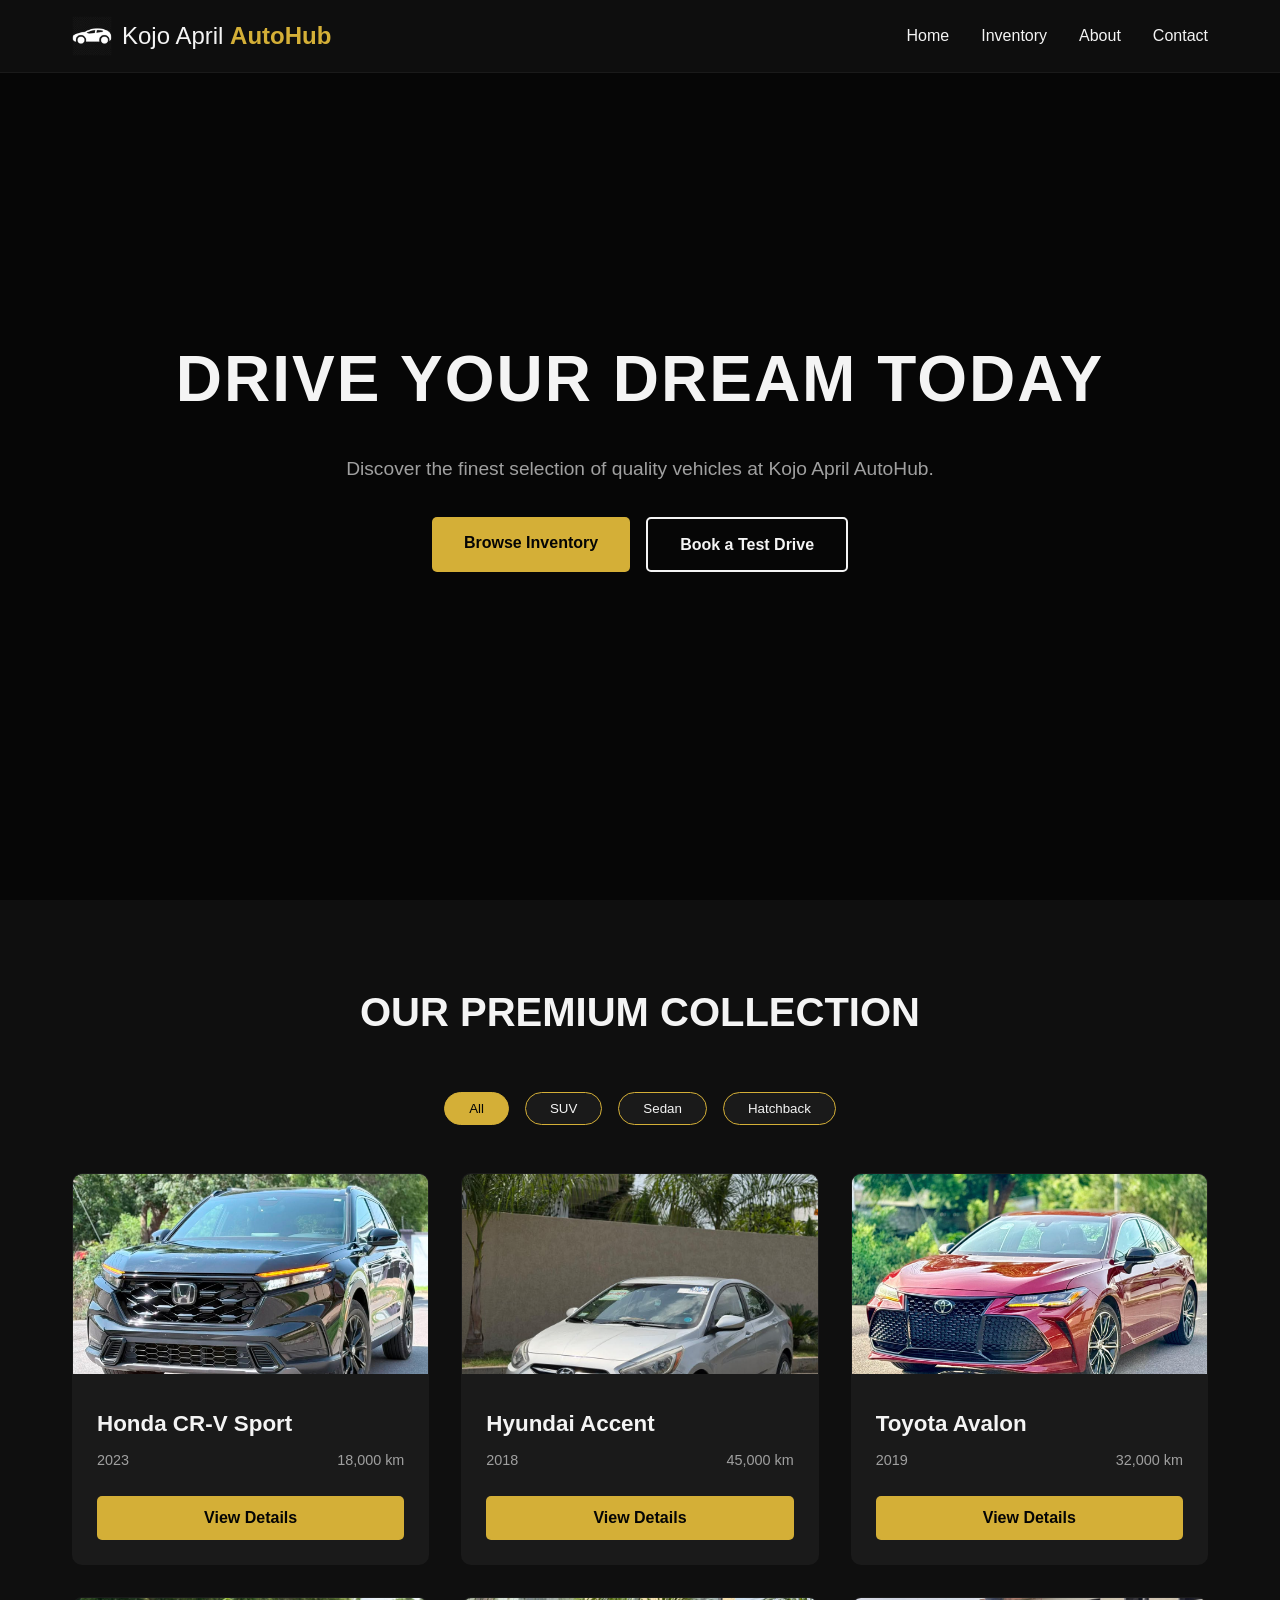
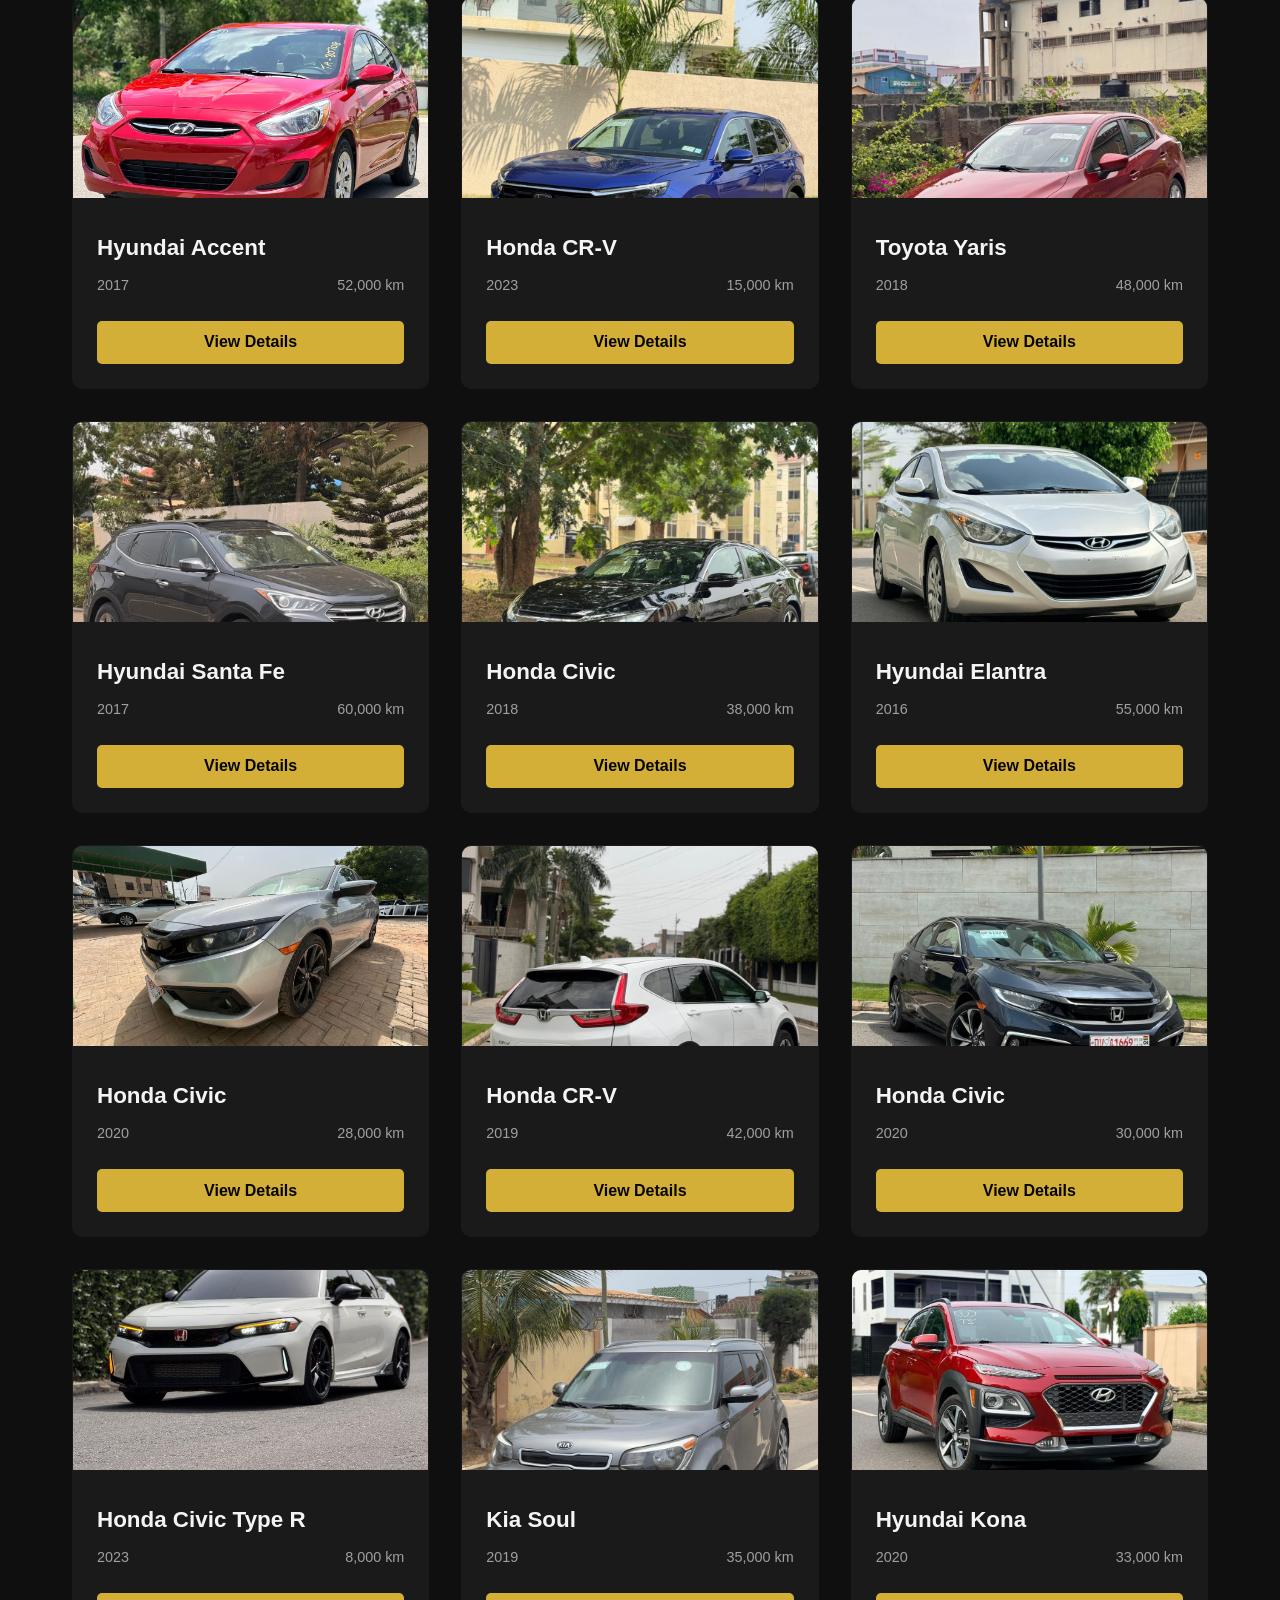
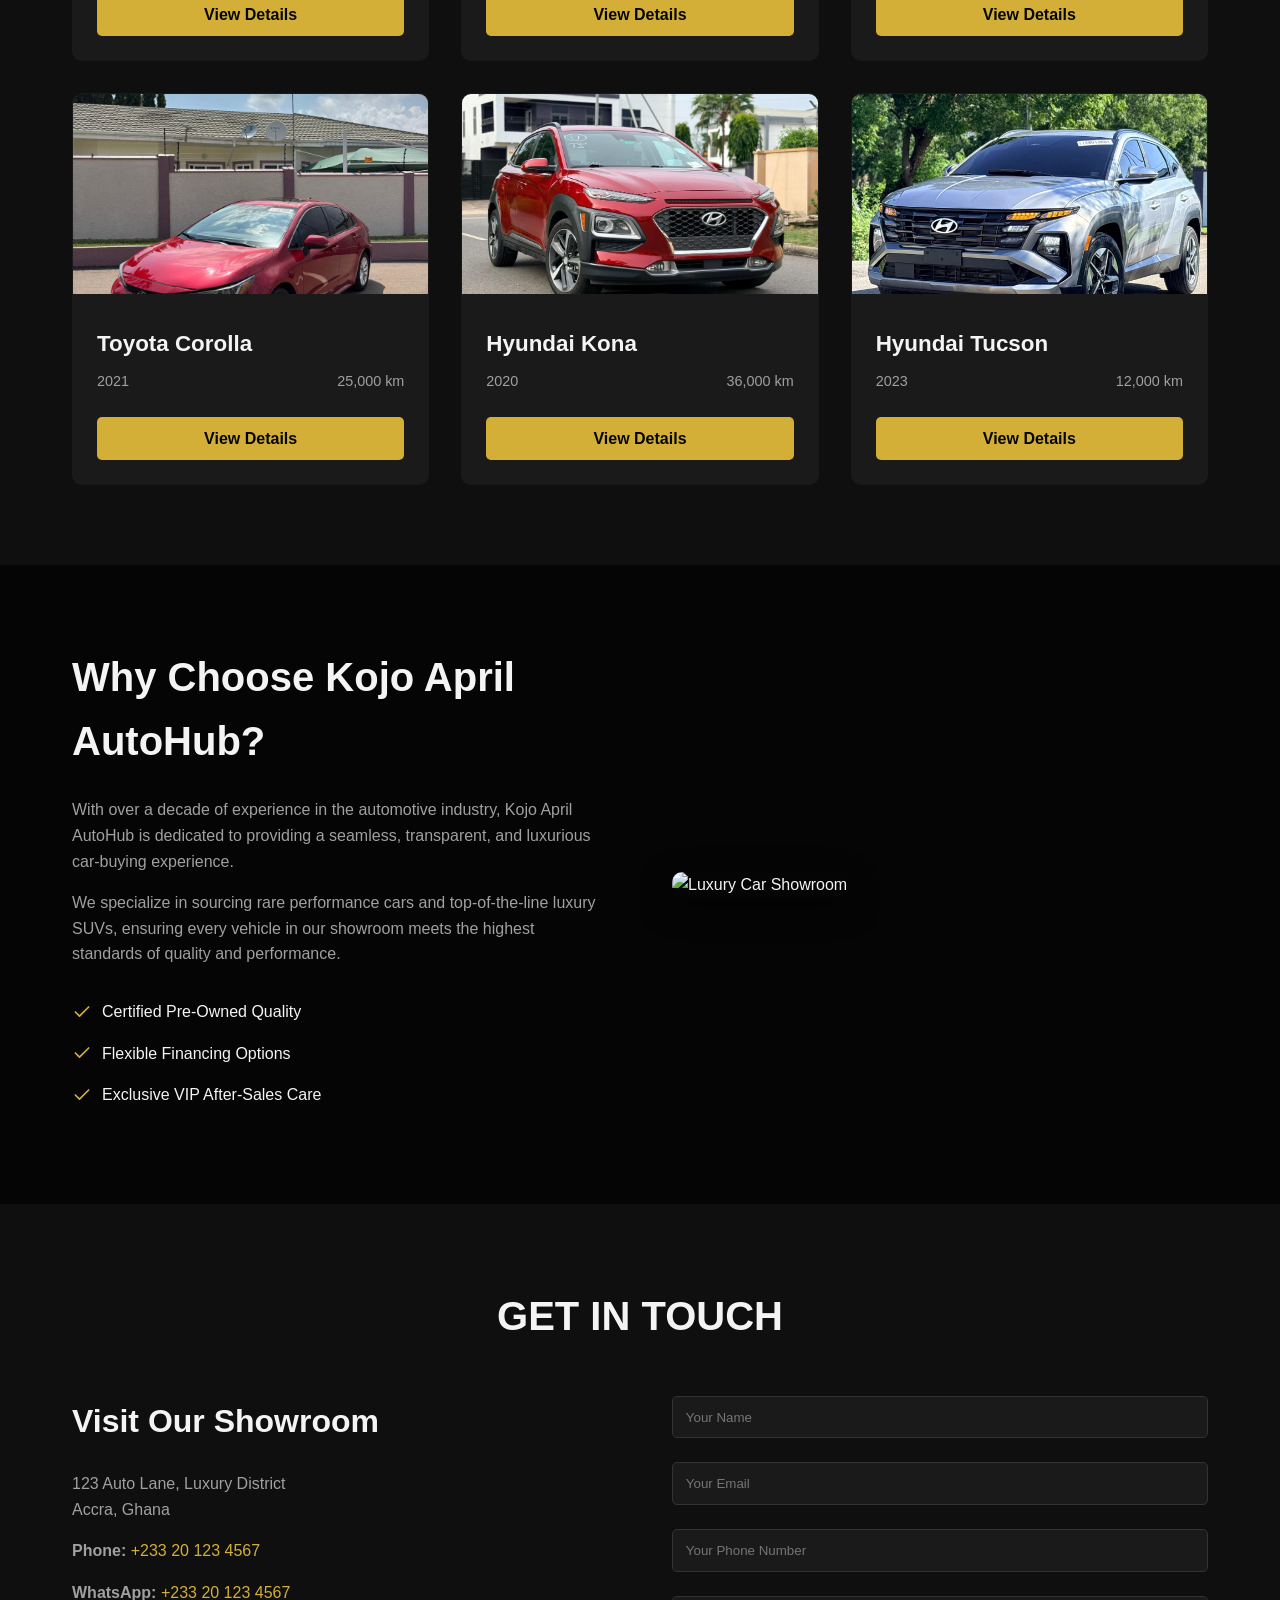
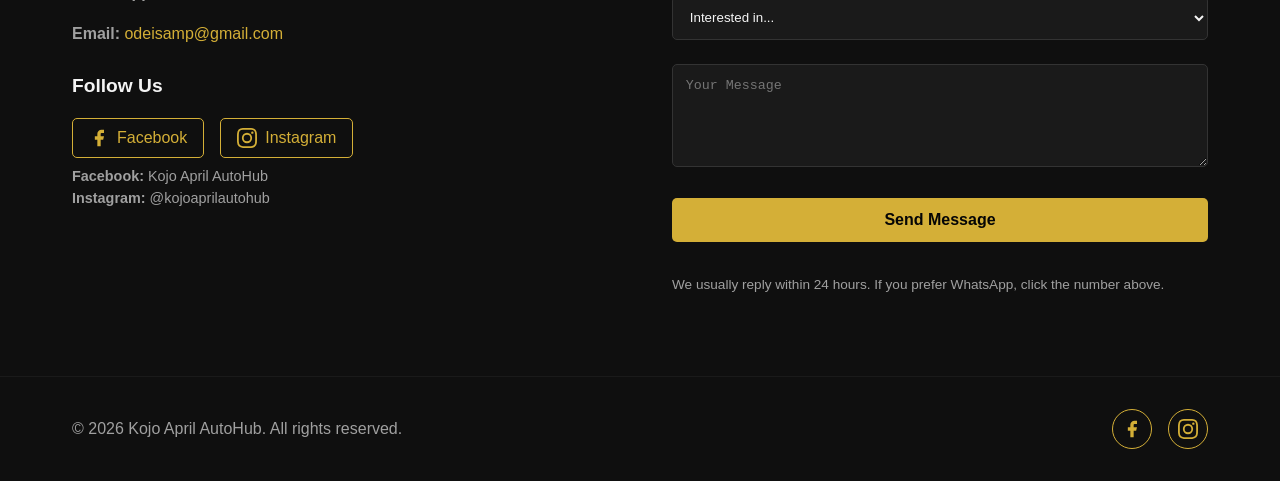
==== index.html @ 2ae6ae98 "Add files via upload" ====
<!DOCTYPE html>
<html lang="en">
<head>
    <meta charset="UTF-8">
    <meta name="viewport" content="width=device-width, initial-scale=1.0">
    <title>Kojo April AutoHub | Premium Car Dealership</title>
    <link rel="stylesheet" href="style.css">
    <link rel="icon" type="image/png" href="logo.png">
</head>
<body>
    <!-- Navigation -->
    <nav class="navbar">
        <div class="container">
            <div class="logo">
                <img src="Compact Car.png" alt="Kojo April AutoHub Logo" class="logo-img">
                <span>Kojo April <strong>AutoHub</strong></span>
            </div>
            <ul class="nav-links">
                <li><a href="#home">Home</a></li>
                <li><a href="#inventory">Inventory</a></li>
                <li><a href="#about">About</a></li>
                <li><a href="#contact">Contact</a></li>
            </ul>
            <div class="burger">
                <div class="line1"></div>
                <div class="line2"></div>
                <div class="line3"></div>
            </div>
        </div>
    </nav>

    <!-- Hero Section -->
    <section id="home" class="hero">
        <div class="hero-content">
            <h1>Drive Your Dream Today</h1>
            <p>Discover the finest selection of quality vehicles at Kojo April AutoHub.</p>
            <div class="hero-btns">
                <a href="#inventory" class="btn btn-primary">Browse Inventory</a>
                <a href="#contact" class="btn btn-secondary">Book a Test Drive</a>
            </div>
        </div>
    </section>

    <!-- Inventory Section -->
    <section id="inventory" class="inventory">
        <div class="container">
            <h2 class="section-title">Our Premium Collection</h2>
            <div class="filter-container">
                <button class="filter-btn active" data-filter="all">All</button>
                <button class="filter-btn" data-filter="suv">SUV</button>
                <button class="filter-btn" data-filter="sedan">Sedan</button>
                <button class="filter-btn" data-filter="hatchback">Hatchback</button>
            </div>
            <div class="car-grid" id="car-grid">
                <!-- Cars will be injected by JS -->
            </div>
        </div>
    </section>

    <!-- About Section -->
    <section id="about" class="about">
        <div class="container about-grid">
            <div class="about-text">
                <h2>Why Choose Kojo April AutoHub?</h2>
                <p>With over a decade of experience in the automotive industry, Kojo April AutoHub is dedicated to providing a seamless, transparent, and luxurious car-buying experience.</p>
                <p>We specialize in sourcing rare performance cars and top-of-the-line luxury SUVs, ensuring every vehicle in our showroom meets the highest standards of quality and performance.</p>
                <ul class="features-list">
                    <li><svg width="20" height="20" viewBox="0 0 24 24" fill="none" stroke="currentColor" stroke-width="2" stroke-linecap="round" stroke-linejoin="round"><polyline points="20 6 9 17 4 12"></polyline></svg> Certified Pre-Owned Quality</li>
                    <li><svg width="20" height="20" viewBox="0 0 24 24" fill="none" stroke="currentColor" stroke-width="2" stroke-linecap="round" stroke-linejoin="round"><polyline points="20 6 9 17 4 12"></polyline></svg> Flexible Financing Options</li>
                    <li><svg width="20" height="20" viewBox="0 0 24 24" fill="none" stroke="currentColor" stroke-width="2" stroke-linecap="round" stroke-linejoin="round"><polyline points="20 6 9 17 4 12"></polyline></svg> Exclusive VIP After-Sales Care</li>
                </ul>
            </div>
            <div class="about-image">
                <img src="https://images.unsplash.com/photo-1492144534655-ae79c964c9d7?auto=format&fit=crop&w=800&q=80" alt="Luxury Car Showroom">
            </div>
        </div>
    </section>

    <!-- Contact Section -->
    <section id="contact" class="contact">
        <div class="container">
            <h2 class="section-title">Get In Touch</h2>
            <div class="contact-wrapper">
                <div class="contact-info">
                    <h3>Visit Our Showroom</h3>
                    <p>123 Auto Lane, Luxury District<br>Accra, Ghana</p>
                    <p><strong>Phone:</strong> <a href="tel:+233201234567">+233 20 123 4567</a></p>
                    <p><strong>WhatsApp:</strong> <a href="https://wa.me/233201234567" target="_blank" rel="noopener noreferrer">+233 20 123 4567</a></p>
                    <p><strong>Email:</strong> <a href="mailto:odeisamp@gmail.com">odeisamp@gmail.com</a></p>

                    <h4>Follow Us</h4>
                    <div class="social-links">
                        <a href="https://www.facebook.com/kojoaprilautohub" target="_blank" rel="noopener noreferrer" aria-label="Kojo April AutoHub on Facebook">
                            <svg class="social-icon" viewBox="0 0 24 24" fill="currentColor" aria-hidden="true">
                                <path d="M18 2h-3a5 5 0 0 0-5 5v3H7v4h3v8h4v-8h3l1-4h-4V7a1 1 0 0 1 1-1h3z"></path>
                            </svg>
                            <span>Facebook</span>
                        </a>
                        <a href="https://www.instagram.com/kojoaprilautohub" target="_blank" rel="noopener noreferrer" aria-label="@kojoaprilautohub on Instagram">
                            <svg class="social-icon" viewBox="0 0 24 24" fill="currentColor" aria-hidden="true">
                                <path d="M12 2.163c3.204 0 3.584.012 4.85.07 3.252.148 4.771 1.691 4.919 4.919.058 1.265.069 1.645.069 4.849 0 3.205-.012 3.584-.069 4.849-.149 3.225-1.664 4.771-4.919 4.919-1.266.058-1.644.07-4.85.07-3.204 0-3.584-.012-4.849-.07-3.26-.149-4.771-1.699-4.919-4.92-.058-1.265-.07-1.644-.07-4.849 0-3.204.013-3.583.07-4.849.149-3.227 1.664-4.771 4.919-4.919 1.266-.057 1.645-.069 4.849-.069zM12 0C8.741 0 8.333.014 7.053.072 2.695.272.273 2.69.073 7.052.014 8.333 0 8.741 0 12c0 3.259.014 3.668.072 4.948.2 4.358 2.618 6.78 6.98 6.98C8.333 23.986 8.741 24 12 24c3.259 0 3.668-.014 4.948-.072 4.354-.2 6.782-2.618 6.979-6.98.059-1.28.073-1.689.073-4.948 0-3.259-.014-3.667-.072-4.947-.196-4.354-2.617-6.78-6.979-6.98C15.668.014 15.259 0 12 0zm0 5.838a6.162 6.162 0 1 0 0 12.324 6.162 6.162 0 0 0 0-12.324zM12 16a4 4 0 1 1 0-8 4 4 0 0 1 0 8zm6.406-11.845a1.44 1.44 0 1 0 0 2.881 1.44 1.44 0 0 0 0-2.881z"></path>
                            </svg>
                            <span>Instagram</span>
                        </a>
                    </div>
                    <p class="handle-text">
                        <strong>Facebook:</strong> Kojo April AutoHub<br>
                        <strong>Instagram:</strong> @kojoaprilautohub
                    </p>
                </div>
                <form class="contact-form" id="contact-form" action="https://formsubmit.co/odeisamp@gmail.com" method="POST">
                    <input type="hidden" name="_subject" value="New Inquiry from Kojo April AutoHub Website">
                    <input type="hidden" name="_next" value="thank-you.html">
                    <div class="form-group">
                        <input type="text" name="name" placeholder="Your Name" required>
                    </div>
                    <div class="form-group">
                        <input type="email" name="email" placeholder="Your Email" required>
                    </div>
                    <div class="form-group">
                        <input type="tel" name="phone" placeholder="Your Phone Number" required>
                    </div>
                    <div class="form-group">
                        <select name="car" id="contact-car" required>
                            <option value="" disabled selected>Interested in...</option>
                        </select>
                    </div>
                    <div class="form-group">
                        <textarea name="message" placeholder="Your Message" rows="5" required></textarea>
                    </div>
                    <button type="submit" class="btn btn-primary" id="submit-btn">Send Message</button>
                    <p class="form-note">We usually reply within 24 hours. If you prefer WhatsApp, click the number above.</p>
                </form>
            </div>
        </div>
    </section>

    <footer>
        <div class="container footer-content">
            <p>&copy; 2026 Kojo April AutoHub. All rights reserved.</p>
            <div class="social-links">
                <a href="https://www.facebook.com/kojoaprilautohub" target="_blank" rel="noopener noreferrer" aria-label="Kojo April AutoHub on Facebook">
                    <svg class="social-icon" viewBox="0 0 24 24" fill="currentColor" aria-hidden="true">
                        <path d="M18 2h-3a5 5 0 0 0-5 5v3H7v4h3v8h4v-8h3l1-4h-4V7a1 1 0 0 1 1-1h3z"></path>
                    </svg>
                </a>
                <a href="https://www.instagram.com/kojoaprilautohub" target="_blank" rel="noopener noreferrer" aria-label="@kojoaprilautohub on Instagram">
                    <svg class="social-icon" viewBox="0 0 24 24" fill="currentColor" aria-hidden="true">
                        <path d="M12 2.163c3.204 0 3.584.012 4.85.07 3.252.148 4.771 1.691 4.919 4.919.058 1.265.069 1.645.069 4.849 0 3.205-.012 3.584-.069 4.849-.149 3.225-1.664 4.771-4.919 4.919-1.266.058-1.644.07-4.85.07-3.204 0-3.584-.012-4.849-.07-3.26-.149-4.771-1.699-4.919-4.92-.058-1.265-.07-1.644-.07-4.849 0-3.204.013-3.583.07-4.849.149-3.227 1.664-4.771 4.919-4.919 1.266-.057 1.645-.069 4.849-.069zM12 0C8.741 0 8.333.014 7.053.072 2.695.272.273 2.69.073 7.052.014 8.333 0 8.741 0 12c0 3.259.014 3.668.072 4.948.2 4.358 2.618 6.78 6.98 6.98C8.333 23.986 8.741 24 12 24c3.259 0 3.668-.014 4.948-.072 4.354-.2 6.782-2.618 6.979-6.98.059-1.28.073-1.689.073-4.948 0-3.259-.014-3.667-.072-4.947-.196-4.354-2.617-6.78-6.979-6.98C15.668.014 15.259 0 12 0zm0 5.838a6.162 6.162 0 1 0 0 12.324 6.162 6.162 0 0 0 0-12.324zM12 16a4 4 0 1 1 0-8 4 4 0 0 1 0 8zm6.406-11.845a1.44 1.44 0 1 0 0 2.881 1.44 1.44 0 0 0 0-2.881z"></path>
                    </svg>
                </a>
            </div>
        </div>
    </footer>

    <script src="script.js"></script>
</body>
</html>
---- style.css ----
:root {
    --primary-color: #d4af37; /* Gold */
    --primary-dark: #b8962e;
    --bg-dark: #0f0f0f;
    --bg-darker: #050505;
    --text-light: #f4f4f4;
    --text-gray: #a0a0a0;
    --accent-gray: #1a1a1a;
    --transition: all 0.3s ease;
}

* {
    margin: 0;
    padding: 0;
    box-sizing: border-box;
}

body {
    font-family: 'Segoe UI', Tahoma, Geneva, Verdana, sans-serif;
    background-color: var(--bg-dark);
    color: var(--text-light);
    line-height: 1.6;
    scroll-behavior: smooth;
}

.container {
    max-width: 1200px;
    margin: 0 auto;
    padding: 0 2rem;
}

/* Navigation */
.navbar {
    position: fixed;
    top: 0;
    width: 100%;
    z-index: 1000;
    background-color: rgba(15, 15, 15, 0.95);
    border-bottom: 1px solid var(--accent-gray);
    padding: 1rem 0;
}

.navbar .container {
    display: flex;
    justify-content: space-between;
    align-items: center;
}

.logo {
    display: flex;
    align-items: center;
    gap: 10px;
    font-size: 1.5rem;
    color: var(--text-light);
    text-decoration: none;
    cursor: pointer;
}

.logo span strong {
    color: var(--primary-color);
}

.logo-icon, .logo-img {
    color: var(--primary-color);
    height: 40px;
    width: auto;
    object-fit: contain;
}

.logo-img {
    filter: invert(1);
}

.nav-links {
    display: flex;
    list-style: none;
    gap: 2rem;
}

.nav-links a {
    text-decoration: none;
    color: var(--text-light);
    font-weight: 500;
    transition: var(--transition);
}

.nav-links a:hover {
    color: var(--primary-color);
}

.burger {
    display: none;
    cursor: pointer;
}

.burger div {
    width: 25px;
    height: 3px;
    background-color: var(--text-light);
    margin: 5px;
    transition: var(--transition);
}

/* Hero Section */
.hero {
    height: 100vh;
    background: linear-gradient(rgba(0,0,0,0.6), rgba(0,0,0,0.6)), 
                url('https://images.unsplash.com/photo-1503376780353-7e6692767b70?auto=format&fit=crop&w=1920&q=80');
    background-size: cover;
    background-position: center;
    display: flex;
    align-items: center;
    justify-content: center;
    text-align: center;
    padding: 0 1rem;
}

.hero-content h1 {
    font-size: 4rem;
    margin-bottom: 1.5rem;
    text-transform: uppercase;
    letter-spacing: 2px;
}

.hero-content p {
    font-size: 1.2rem;
    margin-bottom: 2rem;
    color: var(--text-gray);
    max-width: 700px;
    margin-left: auto;
    margin-right: auto;
}

.hero-btns {
    display: flex;
    gap: 1rem;
    justify-content: center;
}

.btn {
    padding: 0.8rem 2rem;
    border-radius: 5px;
    text-decoration: none;
    font-weight: bold;
    transition: var(--transition);
    cursor: pointer;
    border: none;
    font-size: 1rem;
}

.btn-primary {
    background-color: var(--primary-color);
    color: var(--bg-darker);
}

.btn-primary:hover {
    background-color: var(--primary-dark);
    transform: translateY(-3px);
}

.btn-secondary {
    background-color: transparent;
    color: var(--text-light);
    border: 2px solid var(--text-light);
}

.btn-secondary:hover {
    background-color: var(--text-light);
    color: var(--bg-darker);
    transform: translateY(-3px);
}

/* Inventory Section */
.inventory {
    padding: 5rem 0;
}

.section-title {
    text-align: center;
    font-size: 2.5rem;
    margin-bottom: 3rem;
    text-transform: uppercase;
}

.filter-container {
    display: flex;
    justify-content: center;
    gap: 1rem;
    margin-bottom: 3rem;
}

.filter-btn {
    padding: 0.5rem 1.5rem;
    background-color: var(--accent-gray);
    color: var(--text-light);
    border: 1px solid var(--primary-color);
    cursor: pointer;
    transition: var(--transition);
    border-radius: 20px;
}

.filter-btn.active, .filter-btn:hover {
    background-color: var(--primary-color);
    color: var(--bg-darker);
}

.car-grid {
    display: grid;
    grid-template-columns: repeat(auto-fill, minmax(300px, 1fr));
    gap: 2rem;
}

.car-card {
    background-color: var(--accent-gray);
    border-radius: 10px;
    overflow: hidden;
    transition: var(--transition);
    border: 1px solid transparent;
}

.car-card:hover {
    transform: translateY(-10px);
    border-color: var(--primary-color);
}

.car-img {
    width: 100%;
    height: 200px;
    object-fit: cover;
}

.car-info {
    padding: 1.5rem;
}

.car-info h3 {
    margin-bottom: 0.5rem;
    font-size: 1.4rem;
}

.car-details {
    display: flex;
    justify-content: space-between;
    margin-bottom: 1.5rem;
    color: var(--text-gray);
    font-size: 0.9rem;
}



/* About Section */
.about {
    padding: 5rem 0;
    background-color: var(--bg-darker);
}

.about-grid {
    display: grid;
    grid-template-columns: 1fr 1fr;
    gap: 4rem;
    align-items: center;
}

.about-text h2 {
    font-size: 2.5rem;
    margin-bottom: 1.5rem;
}

.about-text p {
    margin-bottom: 1rem;
    color: var(--text-gray);
}

.features-list {
    list-style: none;
    margin-top: 2rem;
}

.features-list li {
    display: flex;
    align-items: center;
    gap: 10px;
    margin-bottom: 1rem;
    color: var(--text-light);
}

.features-list svg {
    color: var(--primary-color);
}

.about-image img {
    width: 100%;
    border-radius: 10px;
    box-shadow: 0 10px 30px rgba(0,0,0,0.5);
}

/* Contact Section */
.contact {
    padding: 5rem 0;
}

.contact-wrapper {
    display: grid;
    grid-template-columns: 1fr 1fr;
    gap: 4rem;
}

.contact-info h3 {
    font-size: 2rem;
    margin-bottom: 1.5rem;
}

.contact-info p {
    margin-bottom: 1rem;
    color: var(--text-gray);
}

.contact-info h4 {
    margin-top: 1.5rem;
    margin-bottom: 0.5rem;
    font-size: 1.2rem;
    color: var(--text-light);
}

.social-links {
    display: flex;
    gap: 1rem;
    margin-top: 1rem;
    flex-wrap: wrap;
}

.social-links a {
    display: inline-flex;
    align-items: center;
    gap: 0.5rem;
    color: var(--primary-color);
    text-decoration: none;
    border: 1px solid var(--primary-color);
    padding: 0.4rem 1rem;
    border-radius: 5px;
    transition: var(--transition);
    font-weight: 500;
}

.social-links a:hover {
    background-color: var(--primary-color);
    color: var(--bg-darker);
    transform: translateY(-2px);
}

.social-icon {
    width: 20px;
    height: 20px;
    flex-shrink: 0;
}

.handle-text {
    font-size: 0.9rem;
    color: var(--text-gray);
    margin-top: 0.5rem;
    line-height: 1.5;
}

.contact-form {
    display: flex;
    flex-direction: column;
    gap: 1.5rem;
}

.form-group input, .form-group select, .form-group textarea {
    width: 100%;
    padding: 0.8rem;
    background-color: var(--accent-gray);
    border: 1px solid #333;
    color: var(--text-light);
    border-radius: 5px;
    outline: none;
}

.form-group input:focus, .form-group select:focus, .form-group textarea:focus {
    border-color: var(--primary-color);
}

footer {
    padding: 2rem 0;
    border-top: 1px solid var(--accent-gray);
    color: var(--text-gray);
}

.footer-content {
    display: flex;
    justify-content: space-between;
    align-items: center;
    flex-wrap: wrap;
    gap: 1rem;
}

.footer-content .social-links {
    margin-top: 0;
}

.footer-content .social-links a {
    padding: 0.5rem;
    border-radius: 50%;
    width: 40px;
    height: 40px;
    justify-content: center;
}

/* Responsive */
@media (max-width: 768px) {
    .nav-links {
        display: none;
    }
    .burger {
        display: block;
    }
    .hero-content h1 {
        font-size: 2.5rem;
    }
    .about-grid, .contact-wrapper {
        grid-template-columns: 1fr;
    }
    .about-image {
        order: -1;
    }
    .footer-content {
        justify-content: center;
        text-align: center;
    }
}

/* Car card pointer */
.car-card {
    cursor: pointer;
}

/* Contact info links */
.contact-info a {
    color: var(--primary-color);
    text-decoration: none;
    transition: var(--transition);
}

.contact-info a:hover {
    text-decoration: underline;
}

/* Form note */
.form-note {
    font-size: 0.85rem;
    color: var(--text-gray);
    margin-top: 0.5rem;
}

/* Car Details Page */
.car-details-section {
    padding: 8rem 0 4rem;
}

.details-grid {
    display: grid;
    grid-template-columns: 1fr 1fr;
    gap: 3rem;
    align-items: start;
}

.details-image img {
    width: 100%;
    border-radius: 10px;
    display: block;
    box-shadow: 0 10px 30px rgba(0,0,0,0.5);
}

.details-info h1 {
    font-size: 2.5rem;
    margin-bottom: 0.5rem;
    text-transform: uppercase;
}



.details-meta {
    display: grid;
    grid-template-columns: 1fr 1fr;
    gap: 0.75rem;
    margin-bottom: 1.5rem;
}

.details-meta span {
    background-color: var(--accent-gray);
    padding: 0.6rem 0.8rem;
    border-radius: 5px;
    color: var(--text-gray);
    font-size: 0.9rem;
}

.details-description {
    color: var(--text-gray);
    margin-bottom: 1.5rem;
    line-height: 1.6;
}

.details-info h3 {
    font-size: 1.3rem;
    margin-bottom: 1rem;
    text-transform: uppercase;
}

.details-features {
    list-style: none;
    margin-bottom: 2rem;
    display: grid;
    grid-template-columns: 1fr 1fr;
    gap: 0.5rem;
}

.details-features li {
    color: var(--text-gray);
    font-size: 0.9rem;
}

.details-features li::before {
    content: "✓";
    color: var(--primary-color);
    font-weight: bold;
    margin-right: 0.5rem;
}

.details-actions {
    display: flex;
    gap: 1rem;
    flex-wrap: wrap;
}

@media (max-width: 768px) {
    .car-details-section {
        padding: 6rem 0 3rem;
    }
    .details-grid {
        grid-template-columns: 1fr;
    }
    .details-info h1 {
        font-size: 1.8rem;
    }
    .details-meta,
    .details-features {
        grid-template-columns: 1fr;
    }
}
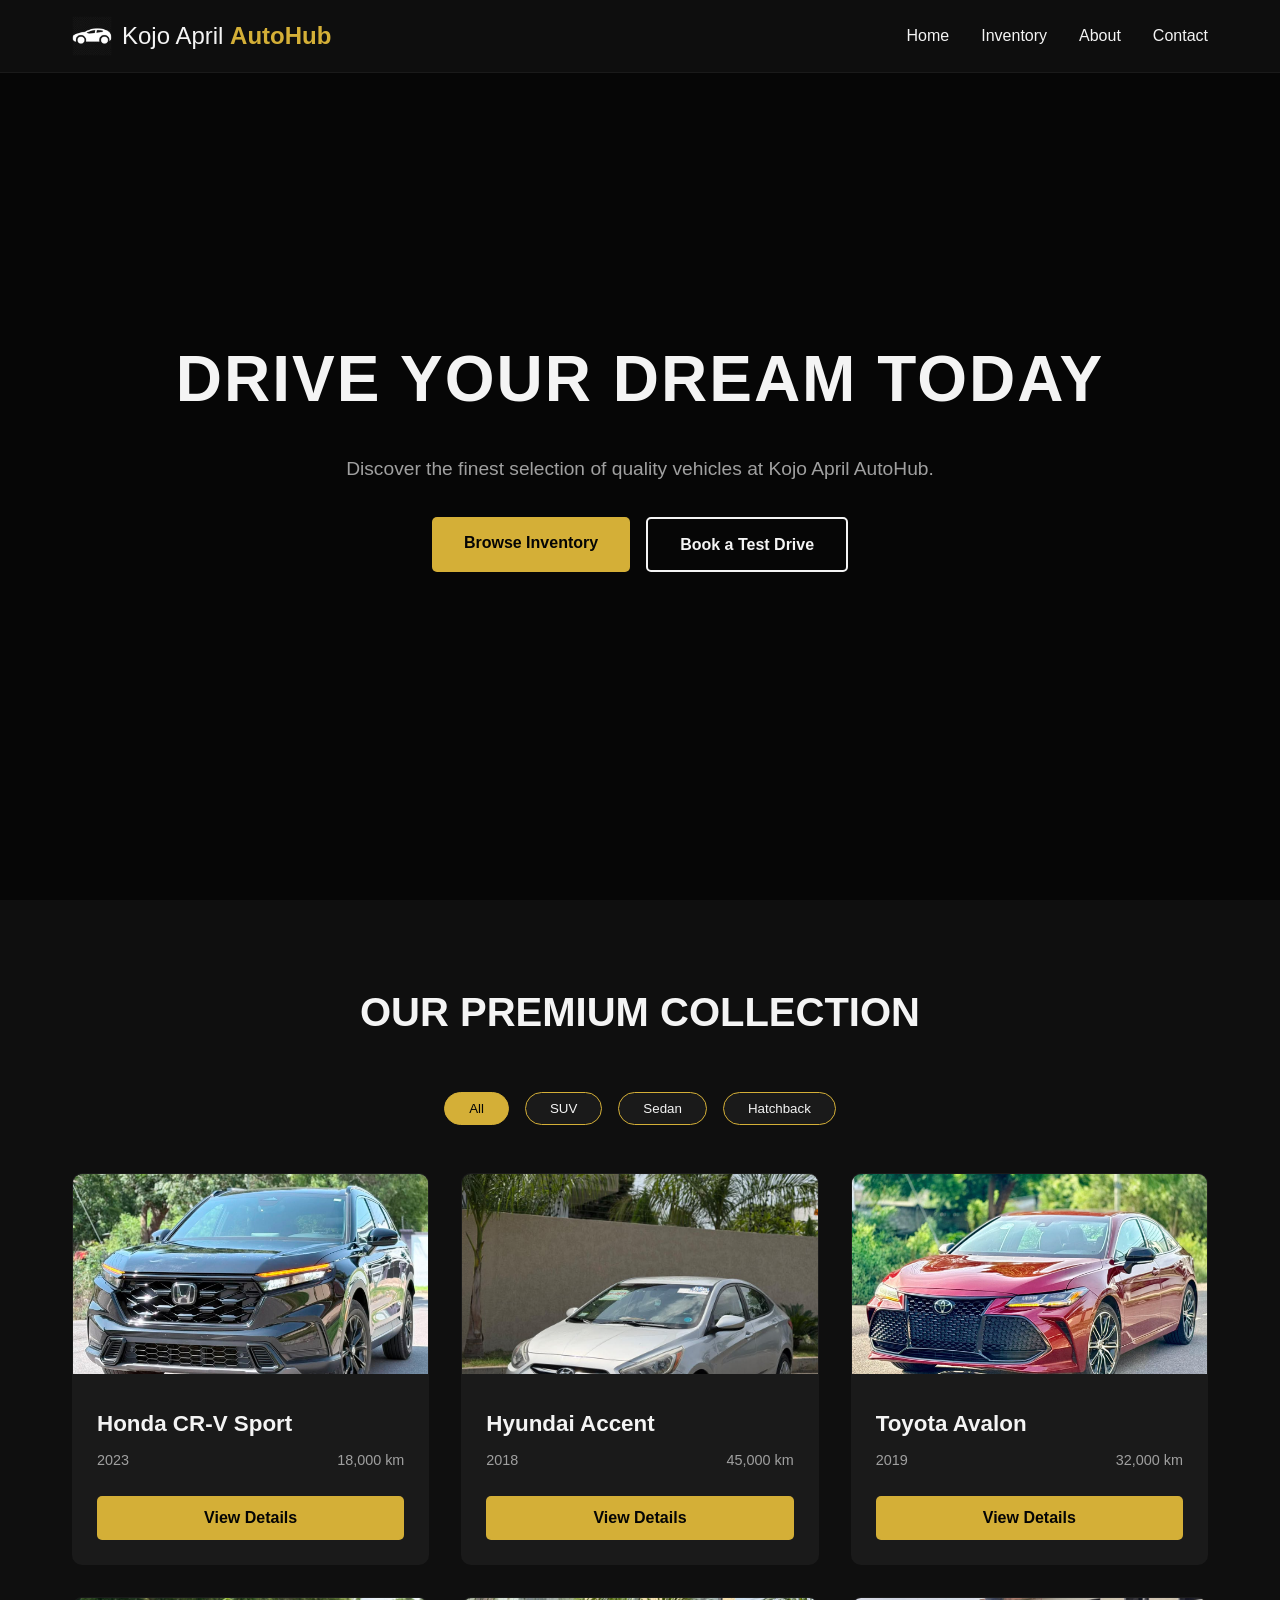
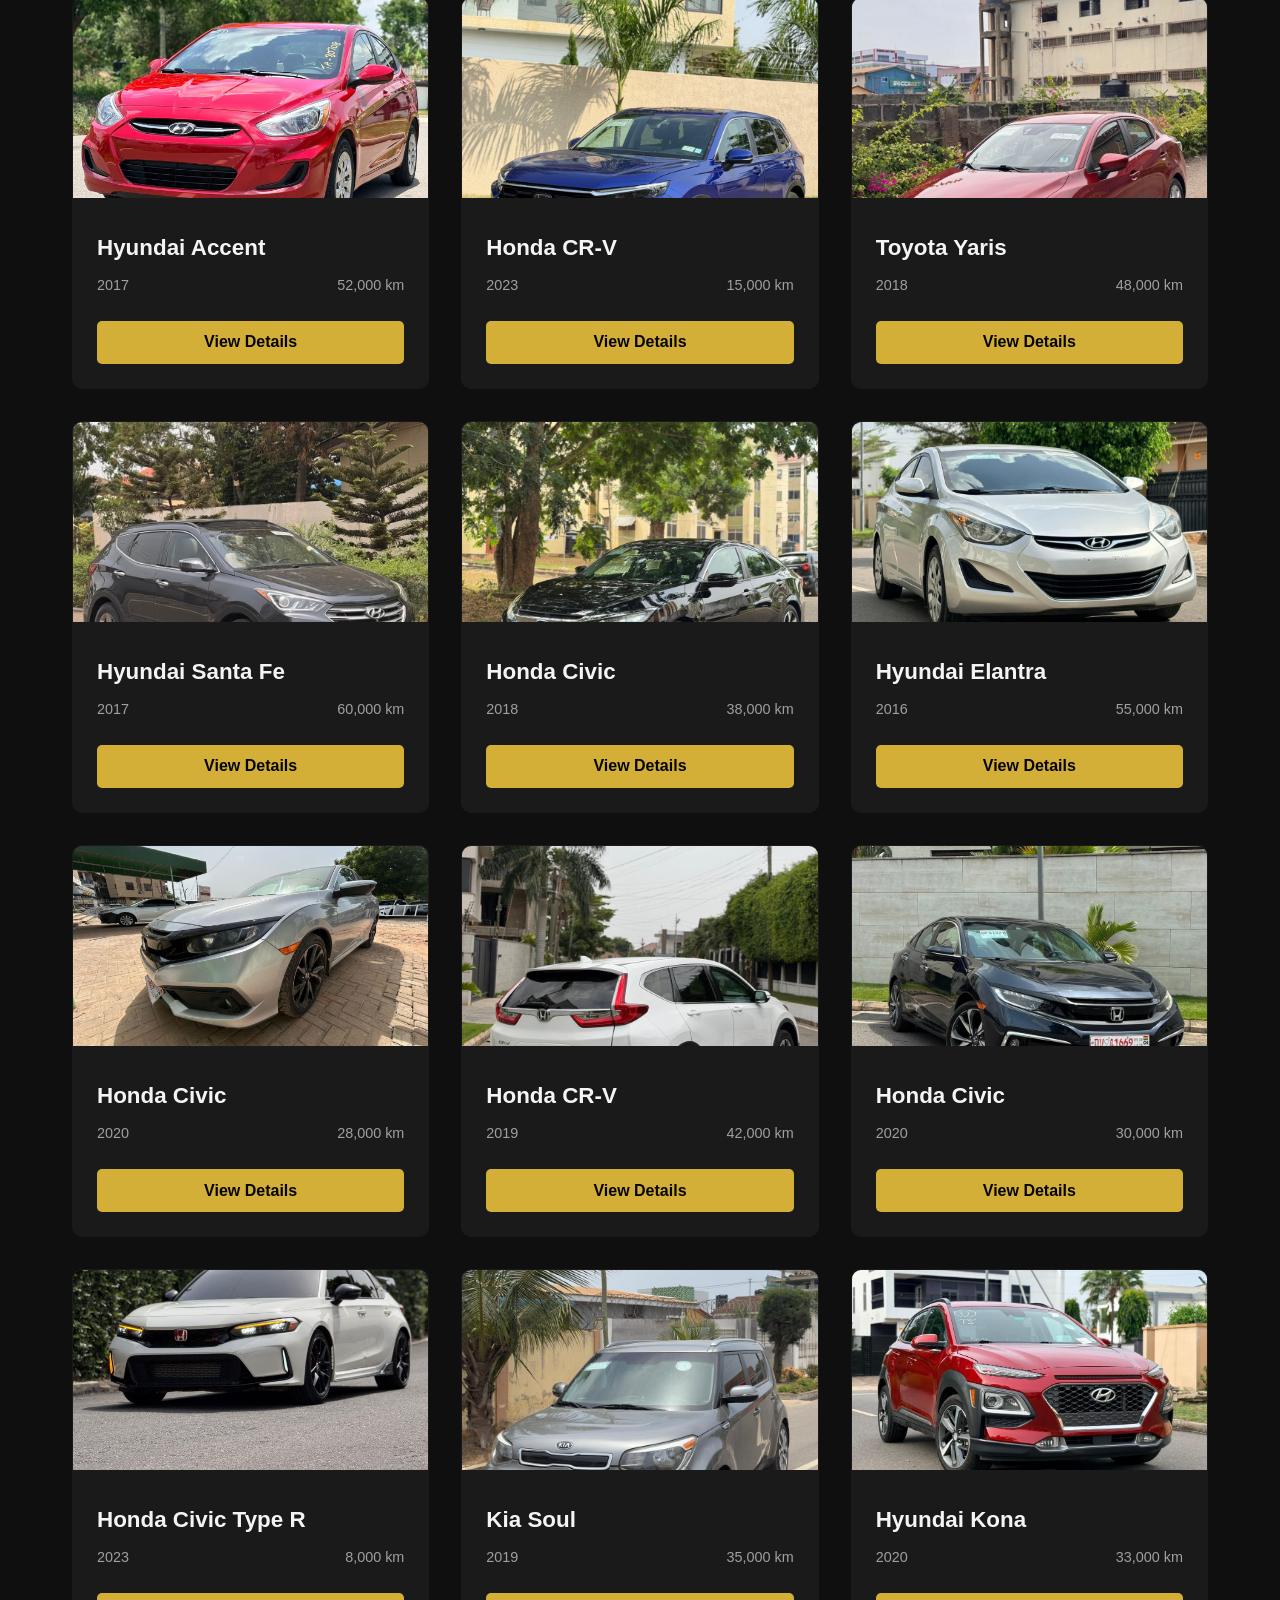
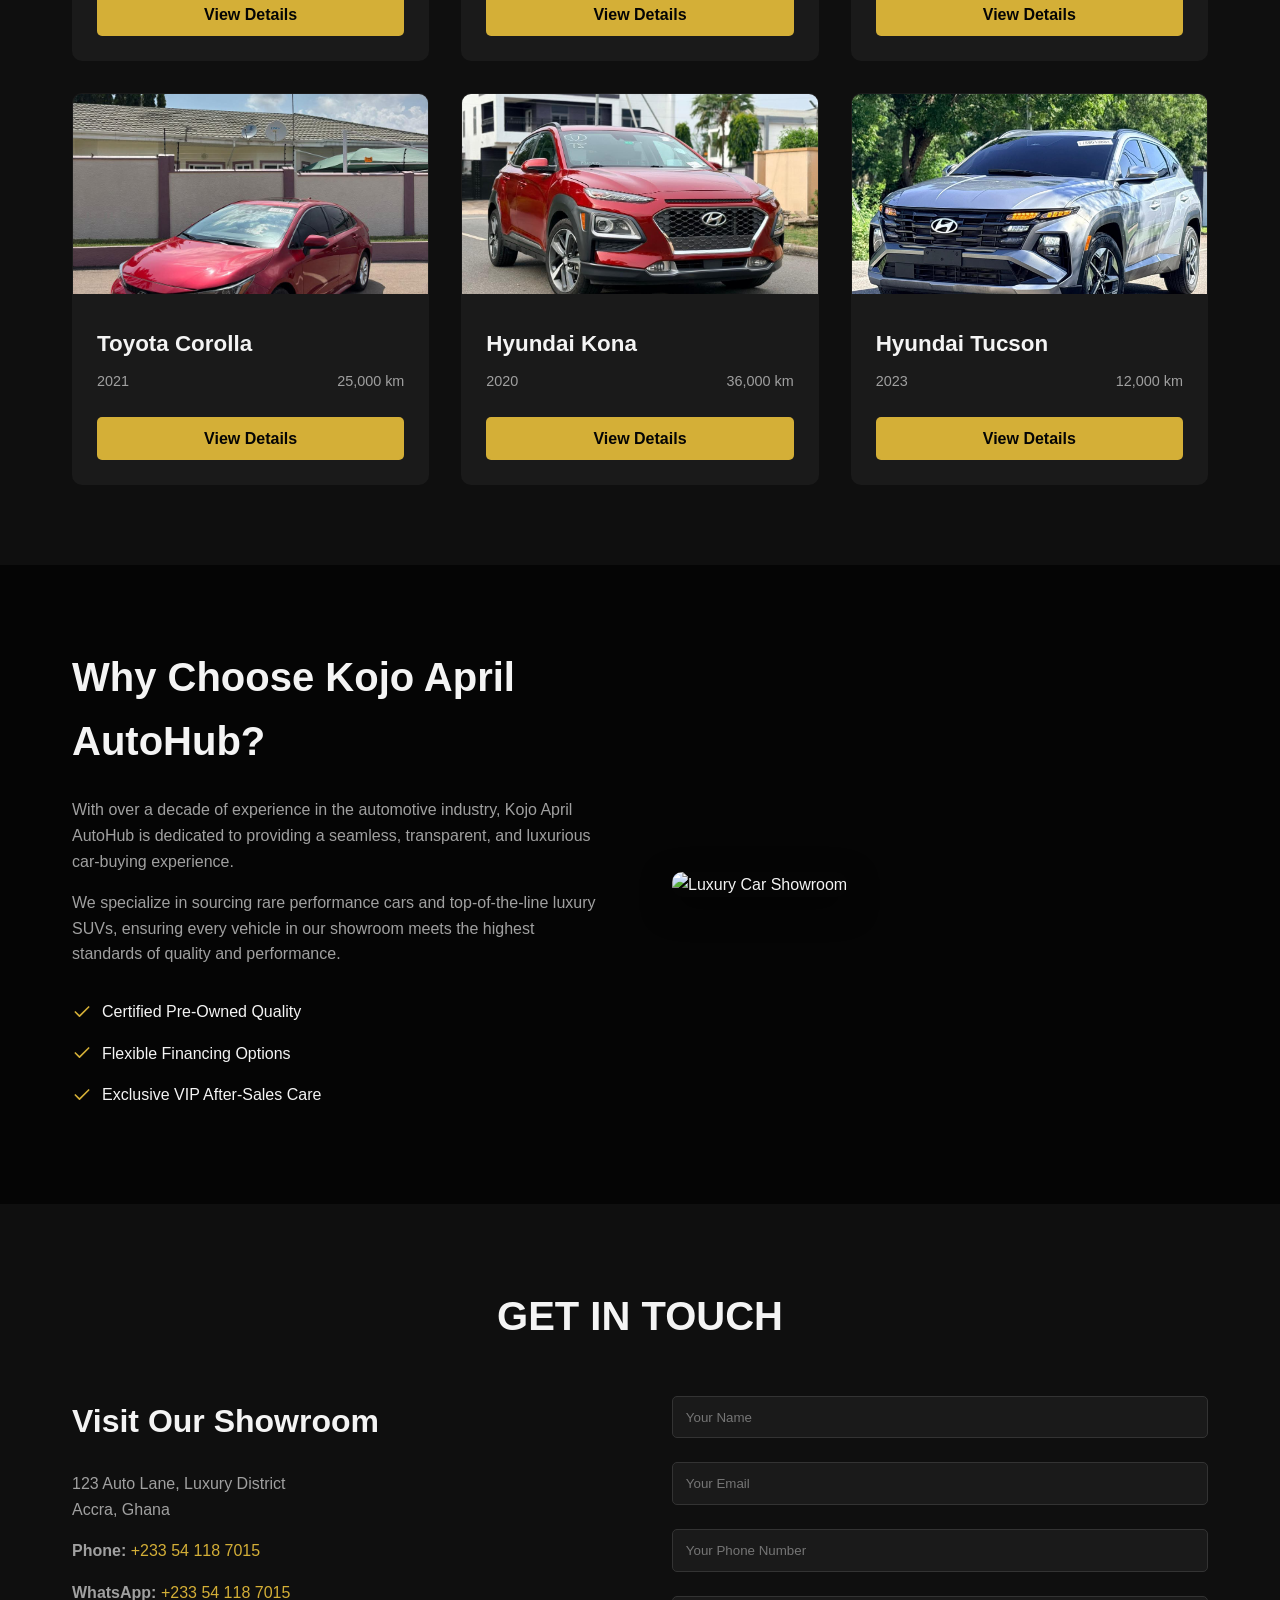
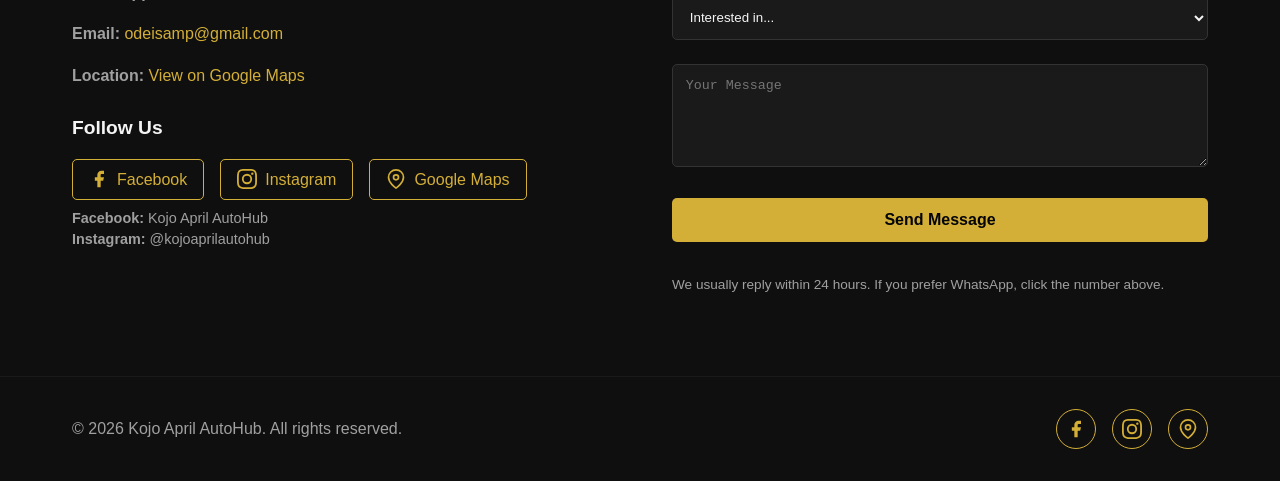
==== commit b6b3d37d: "Update index.html" ====
--- a/index.html
+++ b/index.html
@@ -84,9 +84,10 @@
                 <div class="contact-info">
                     <h3>Visit Our Showroom</h3>
                     <p>123 Auto Lane, Luxury District<br>Accra, Ghana</p>
-                    <p><strong>Phone:</strong> <a href="tel:+233201234567">+233 20 123 4567</a></p>
-                    <p><strong>WhatsApp:</strong> <a href="https://wa.me/233201234567" target="_blank" rel="noopener noreferrer">+233 20 123 4567</a></p>
+                    <p><strong>Phone:</strong> <a href="tel:+233541187015">+233 54 118 7015</a></p>
+                    <p><strong>WhatsApp:</strong> <a href="https://wa.me/233541187015" target="_blank" rel="noopener noreferrer">+233 54 118 7015</a></p>
                     <p><strong>Email:</strong> <a href="mailto:odeisamp@gmail.com">odeisamp@gmail.com</a></p>
+                    <p><strong>Location:</strong> <a href="https://www.google.com/maps/place/KojoApril+Auto+Hub/@5.6273851,-0.0882162,16z/data=!3m1!4b1!4m6!3m5!1s0xfdf8500797d3ca1:0x3acf1992232ce5fd!8m2!3d5.6273851!4d-0.0856413!16s%2Fg%2F11wnr6993b?entry=ttu&amp;g_ep=EgoyMDI2MDYxNi4wIKXMDSoASAFQAw%3D%3D" target="_blank" rel="noopener noreferrer">View on Google Maps</a></p>
 
                     <h4>Follow Us</h4>
                     <div class="social-links">
@@ -101,6 +102,13 @@
                                 <path d="M12 2.163c3.204 0 3.584.012 4.85.07 3.252.148 4.771 1.691 4.919 4.919.058 1.265.069 1.645.069 4.849 0 3.205-.012 3.584-.069 4.849-.149 3.225-1.664 4.771-4.919 4.919-1.266.058-1.644.07-4.85.07-3.204 0-3.584-.012-4.849-.07-3.26-.149-4.771-1.699-4.919-4.92-.058-1.265-.07-1.644-.07-4.849 0-3.204.013-3.583.07-4.849.149-3.227 1.664-4.771 4.919-4.919 1.266-.057 1.645-.069 4.849-.069zM12 0C8.741 0 8.333.014 7.053.072 2.695.272.273 2.69.073 7.052.014 8.333 0 8.741 0 12c0 3.259.014 3.668.072 4.948.2 4.358 2.618 6.78 6.98 6.98C8.333 23.986 8.741 24 12 24c3.259 0 3.668-.014 4.948-.072 4.354-.2 6.782-2.618 6.979-6.98.059-1.28.073-1.689.073-4.948 0-3.259-.014-3.667-.072-4.947-.196-4.354-2.617-6.78-6.979-6.98C15.668.014 15.259 0 12 0zm0 5.838a6.162 6.162 0 1 0 0 12.324 6.162 6.162 0 0 0 0-12.324zM12 16a4 4 0 1 1 0-8 4 4 0 0 1 0 8zm6.406-11.845a1.44 1.44 0 1 0 0 2.881 1.44 1.44 0 0 0 0-2.881z"></path>
                             </svg>
                             <span>Instagram</span>
+                        </a>
+                        <a href="https://www.google.com/maps/place/KojoApril+Auto+Hub/@5.6273851,-0.0882162,16z/data=!3m1!4b1!4m6!3m5!1s0xfdf8500797d3ca1:0x3acf1992232ce5fd!8m2!3d5.6273851!4d-0.0856413!16s%2Fg%2F11wnr6993b?entry=ttu&amp;g_ep=EgoyMDI2MDYxNi4wIKXMDSoASAFQAw%3D%3D" target="_blank" rel="noopener noreferrer" aria-label="Kojo April AutoHub on Google Maps">
+                            <svg class="social-icon" viewBox="0 0 24 24" fill="none" stroke="currentColor" stroke-width="2" stroke-linecap="round" stroke-linejoin="round" aria-hidden="true">
+                                <path d="M21 10c0 7-9 13-9 13s-9-6-9-13a9 9 0 0 1 18 0z"></path>
+                                <circle cx="12" cy="10" r="3"></circle>
+                            </svg>
+                            <span>Google Maps</span>
                         </a>
                     </div>
                     <p class="handle-text">
@@ -149,6 +157,12 @@
                         <path d="M12 2.163c3.204 0 3.584.012 4.85.07 3.252.148 4.771 1.691 4.919 4.919.058 1.265.069 1.645.069 4.849 0 3.205-.012 3.584-.069 4.849-.149 3.225-1.664 4.771-4.919 4.919-1.266.058-1.644.07-4.85.07-3.204 0-3.584-.012-4.849-.07-3.26-.149-4.771-1.699-4.919-4.92-.058-1.265-.07-1.644-.07-4.849 0-3.204.013-3.583.07-4.849.149-3.227 1.664-4.771 4.919-4.919 1.266-.057 1.645-.069 4.849-.069zM12 0C8.741 0 8.333.014 7.053.072 2.695.272.273 2.69.073 7.052.014 8.333 0 8.741 0 12c0 3.259.014 3.668.072 4.948.2 4.358 2.618 6.78 6.98 6.98C8.333 23.986 8.741 24 12 24c3.259 0 3.668-.014 4.948-.072 4.354-.2 6.782-2.618 6.979-6.98.059-1.28.073-1.689.073-4.948 0-3.259-.014-3.667-.072-4.947-.196-4.354-2.617-6.78-6.979-6.98C15.668.014 15.259 0 12 0zm0 5.838a6.162 6.162 0 1 0 0 12.324 6.162 6.162 0 0 0 0-12.324zM12 16a4 4 0 1 1 0-8 4 4 0 0 1 0 8zm6.406-11.845a1.44 1.44 0 1 0 0 2.881 1.44 1.44 0 0 0 0-2.881z"></path>
                     </svg>
                 </a>
+                <a href="https://www.google.com/maps/place/KojoApril+Auto+Hub/@5.6273851,-0.0882162,16z/data=!3m1!4b1!4m6!3m5!1s0xfdf8500797d3ca1:0x3acf1992232ce5fd!8m2!3d5.6273851!4d-0.0856413!16s%2Fg%2F11wnr6993b?entry=ttu&amp;g_ep=EgoyMDI2MDYxNi4wIKXMDSoASAFQAw%3D%3D" target="_blank" rel="noopener noreferrer" aria-label="Kojo April AutoHub on Google Maps">
+                    <svg class="social-icon" viewBox="0 0 24 24" fill="none" stroke="currentColor" stroke-width="2" stroke-linecap="round" stroke-linejoin="round" aria-hidden="true">
+                        <path d="M21 10c0 7-9 13-9 13s-9-6-9-13a9 9 0 0 1 18 0z"></path>
+                        <circle cx="12" cy="10" r="3"></circle>
+                    </svg>
+                </a>
             </div>
         </div>
     </footer>
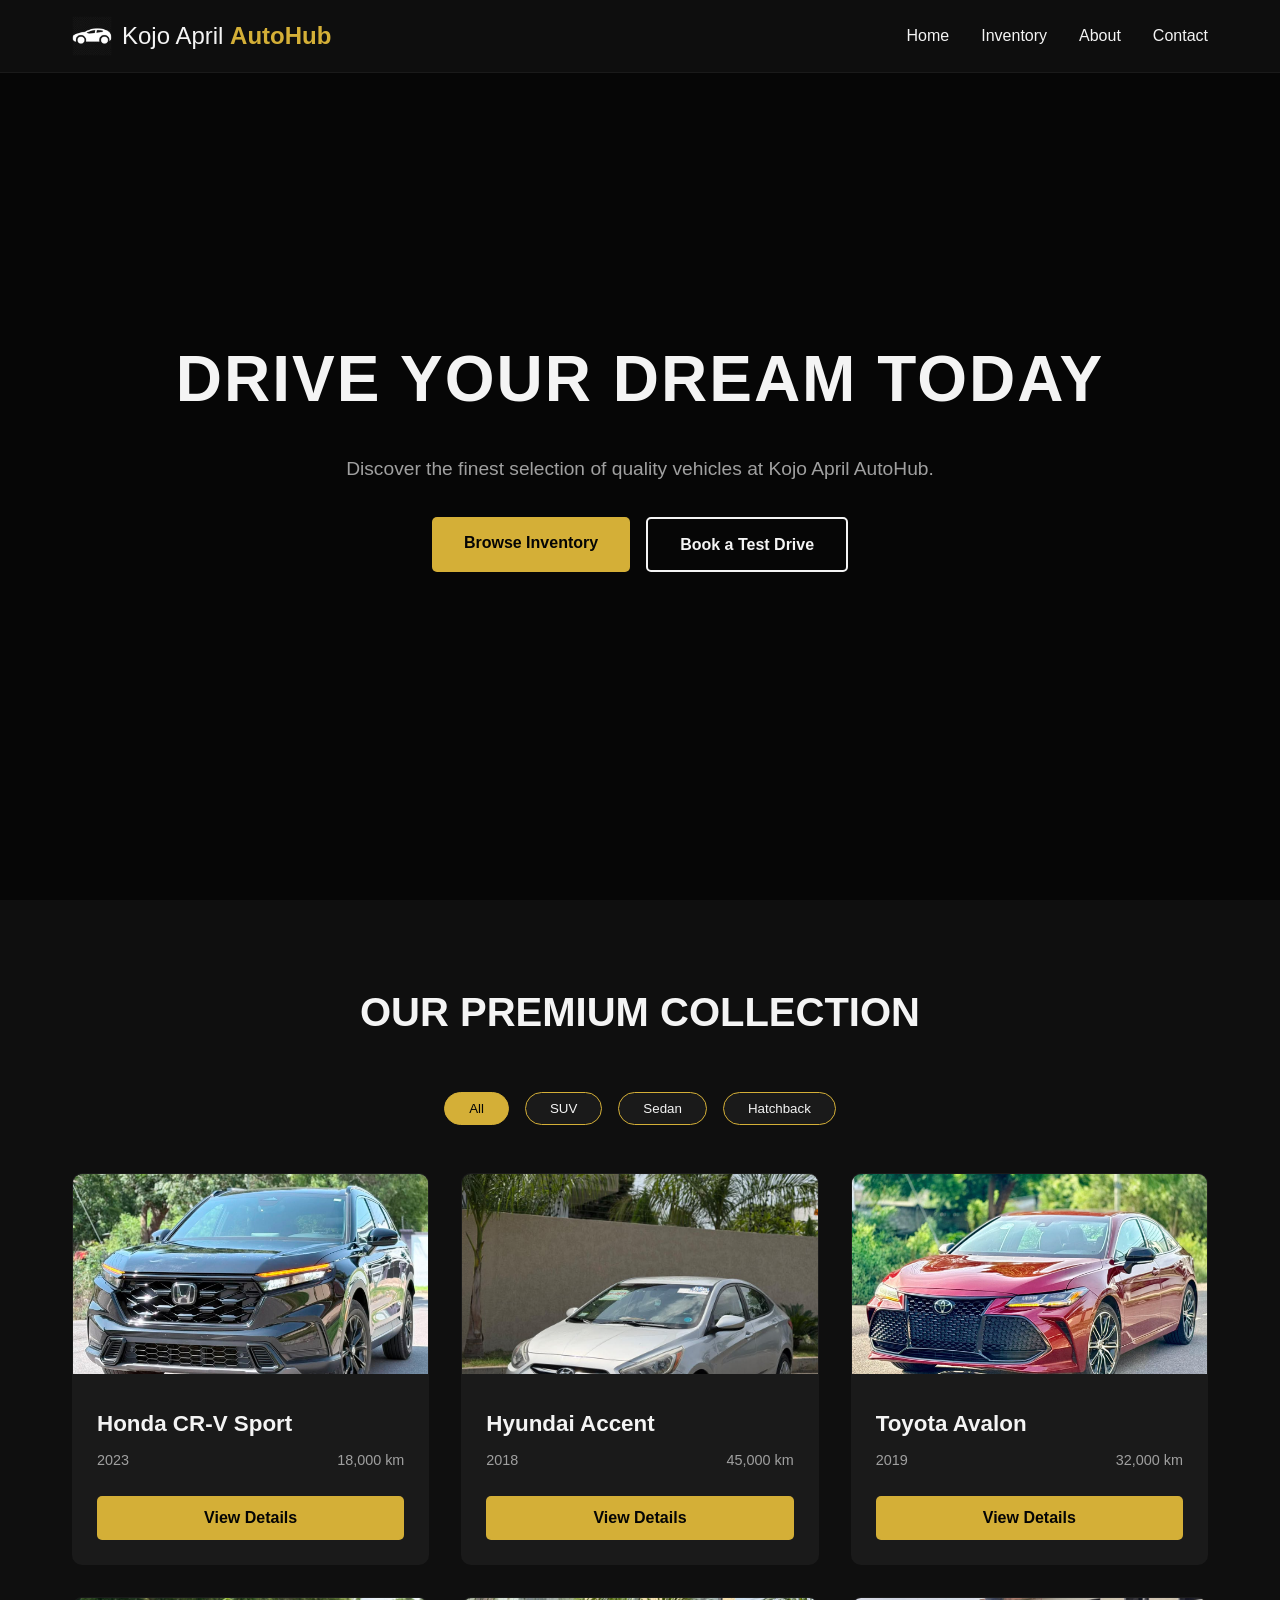
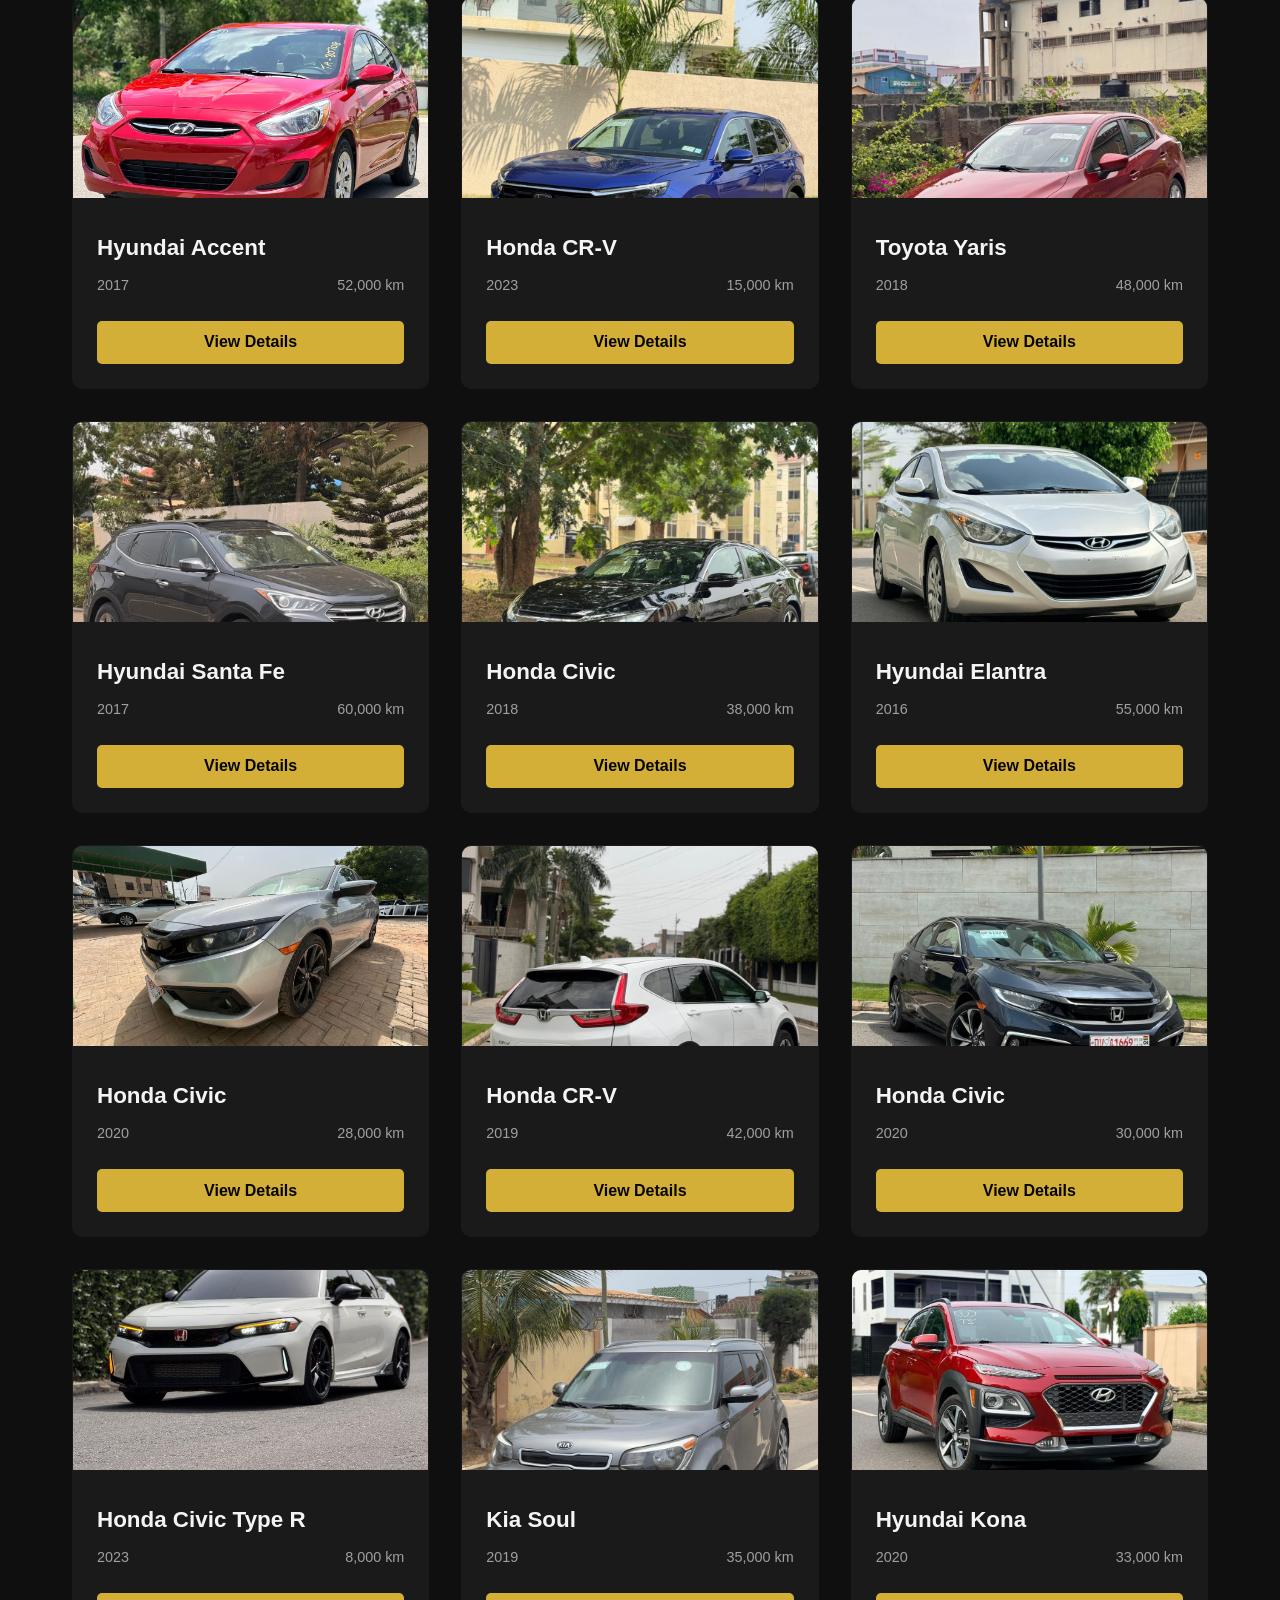
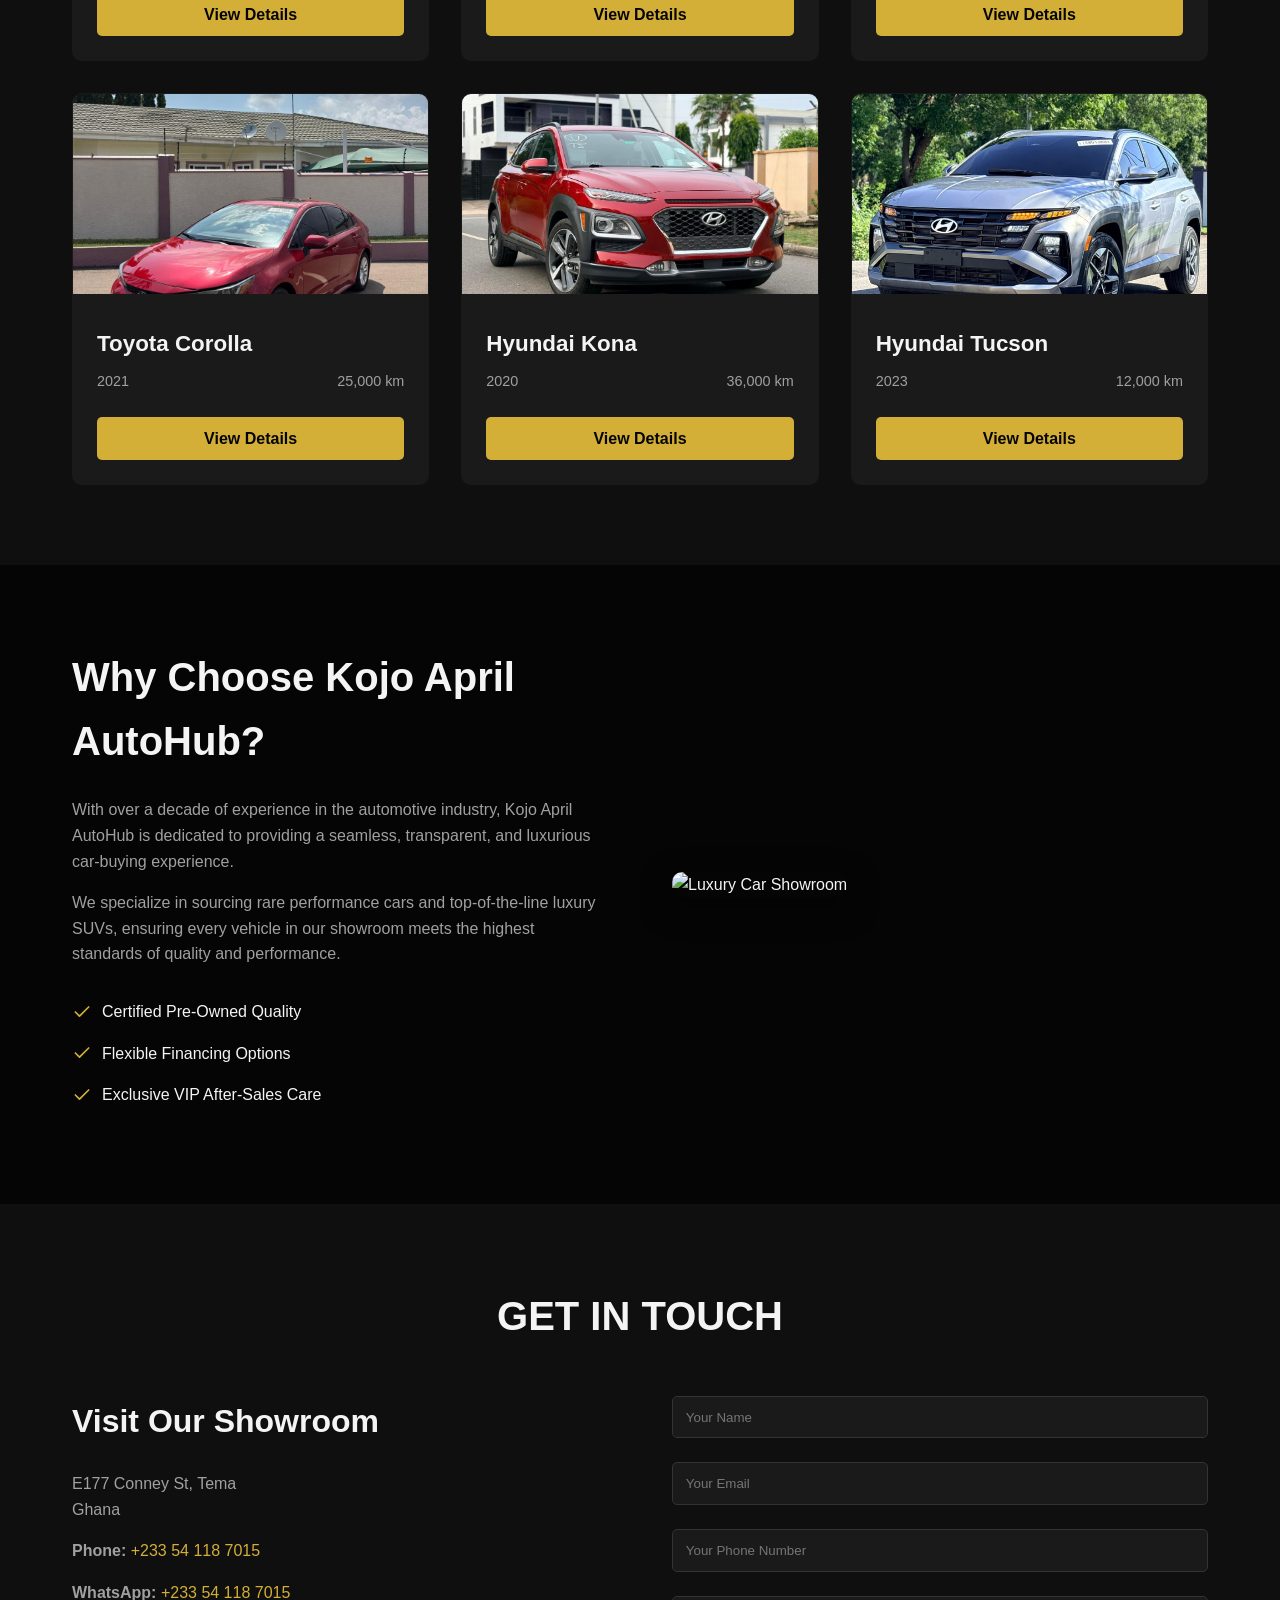
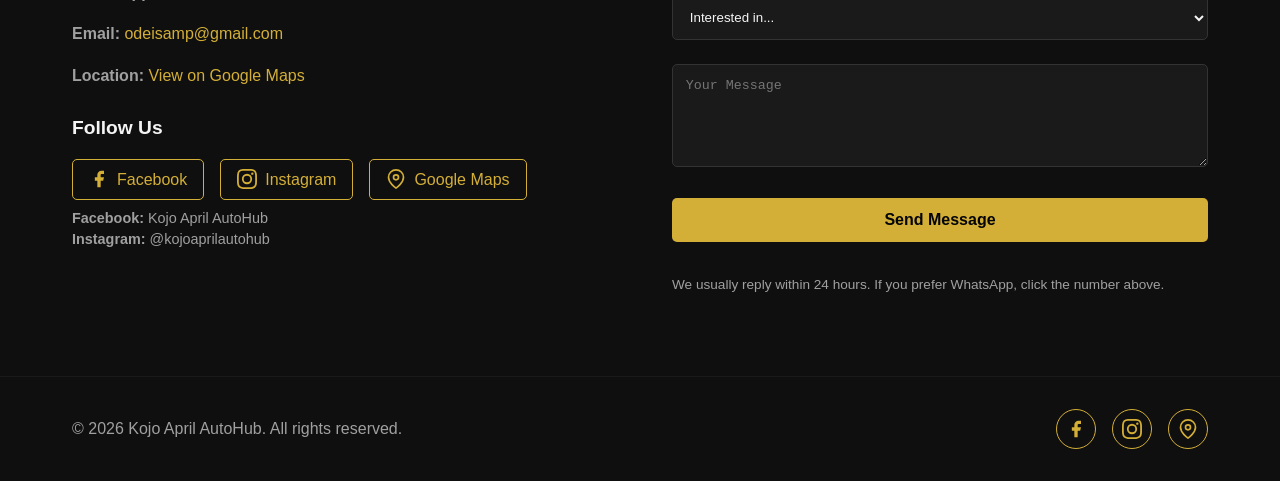
==== commit 7f48f8a8: "Update index.html" ====
--- a/index.html
+++ b/index.html
@@ -83,7 +83,7 @@
             <div class="contact-wrapper">
                 <div class="contact-info">
                     <h3>Visit Our Showroom</h3>
-                    <p>123 Auto Lane, Luxury District<br>Accra, Ghana</p>
+                    <p>E177 Conney St, Tema<br>Ghana</p>
                     <p><strong>Phone:</strong> <a href="tel:+233541187015">+233 54 118 7015</a></p>
                     <p><strong>WhatsApp:</strong> <a href="https://wa.me/233541187015" target="_blank" rel="noopener noreferrer">+233 54 118 7015</a></p>
                     <p><strong>Email:</strong> <a href="mailto:odeisamp@gmail.com">odeisamp@gmail.com</a></p>
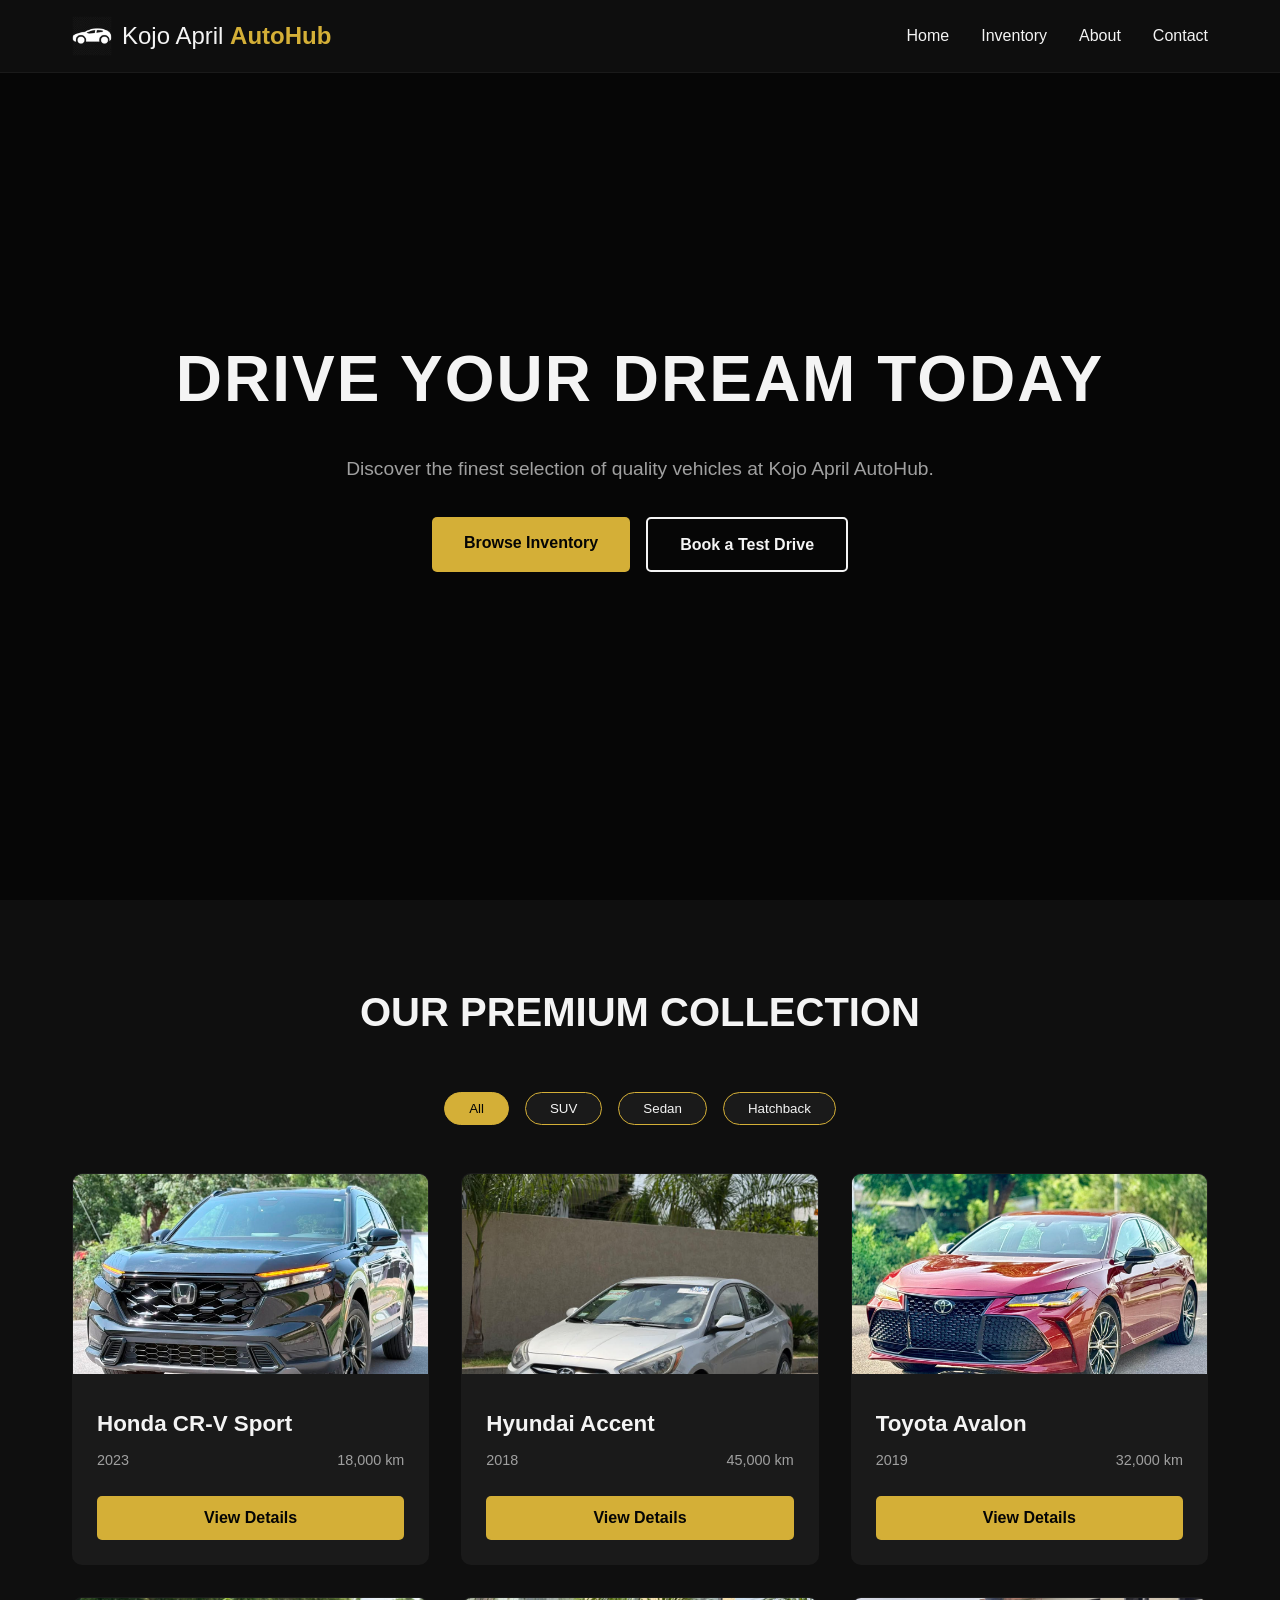
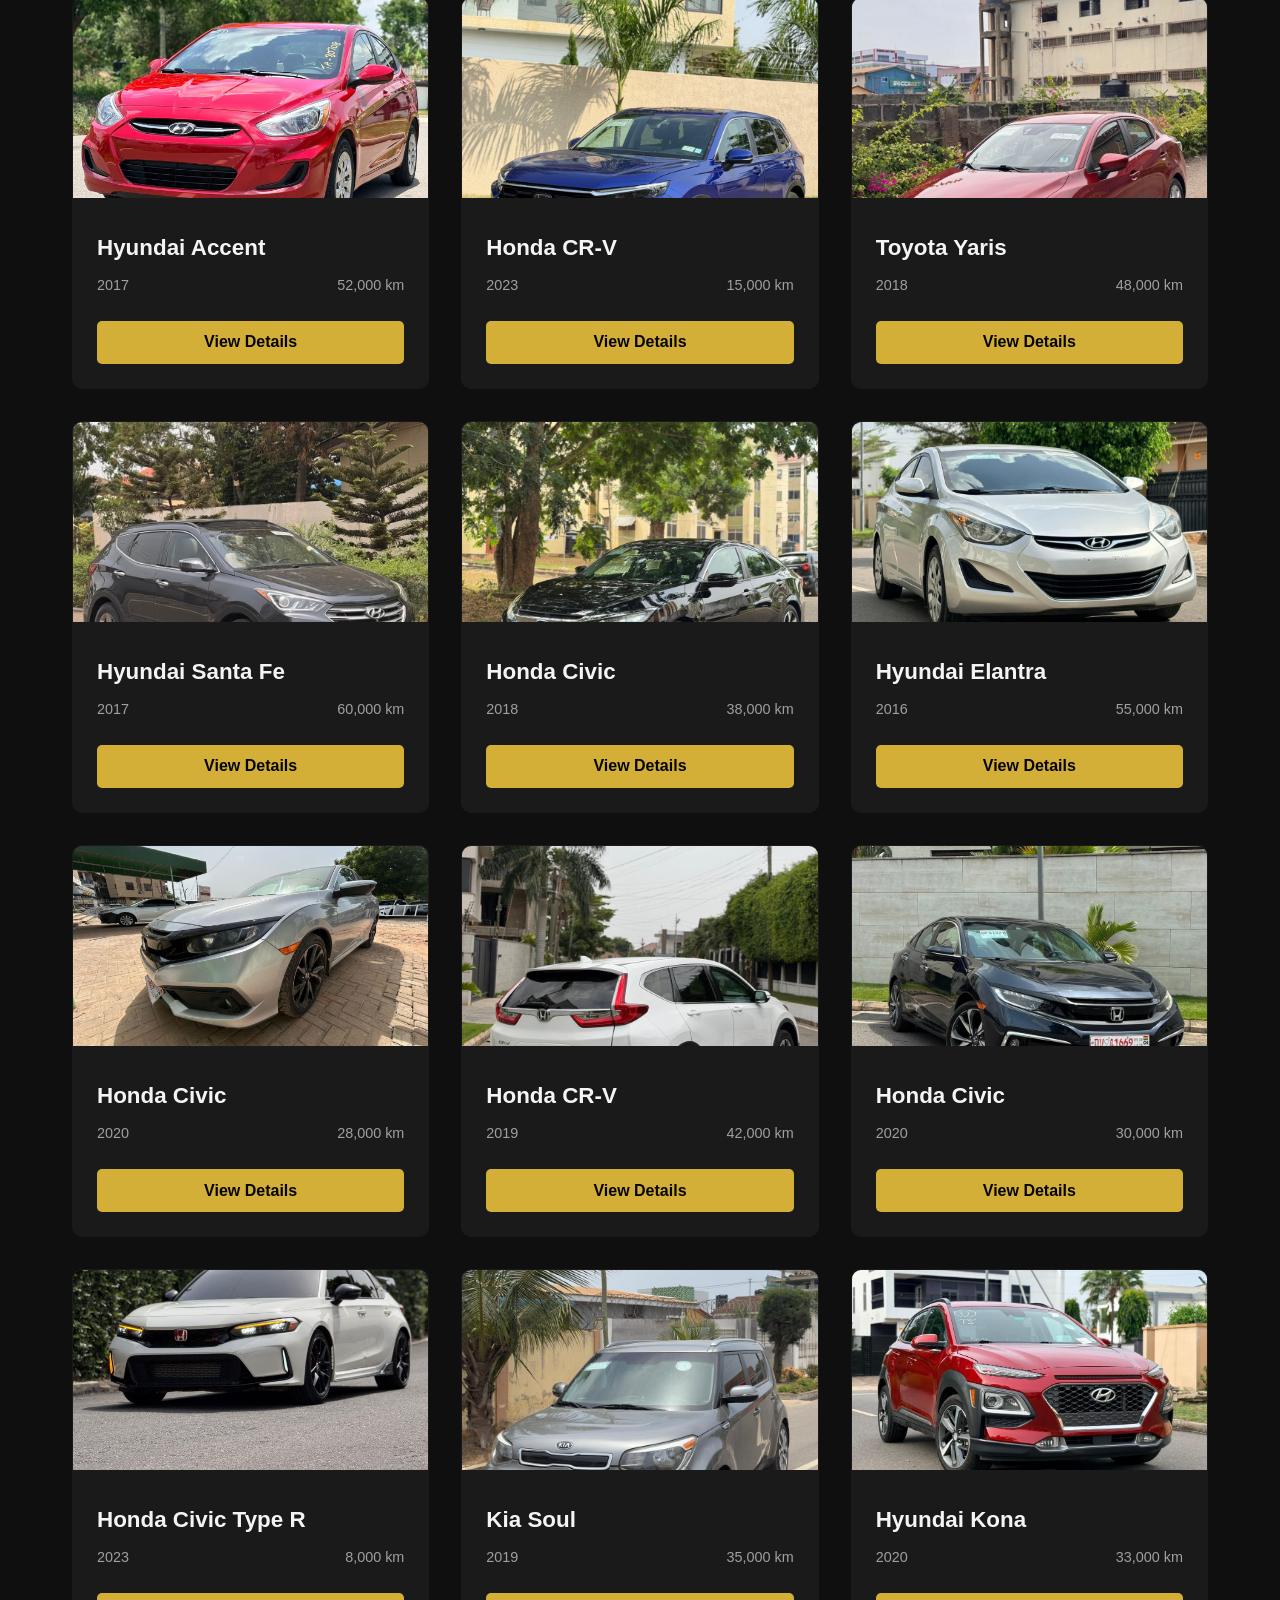
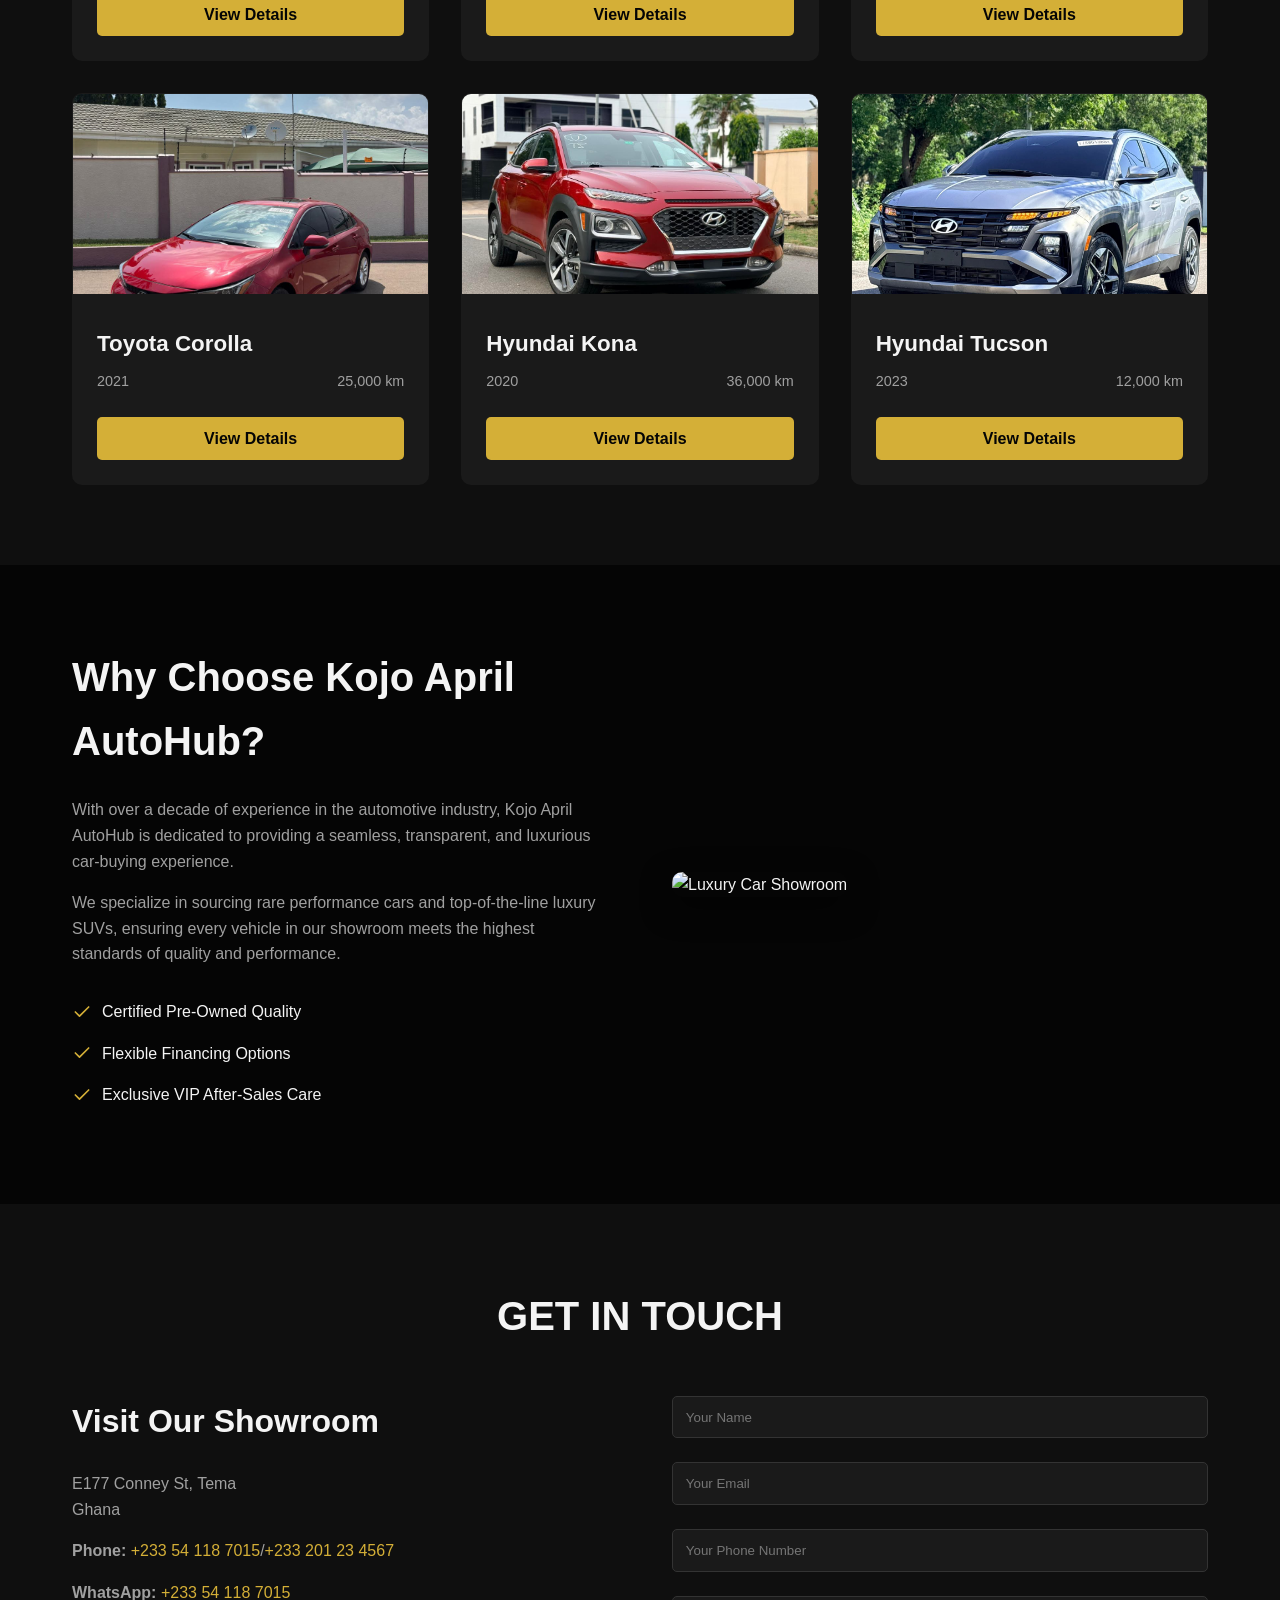
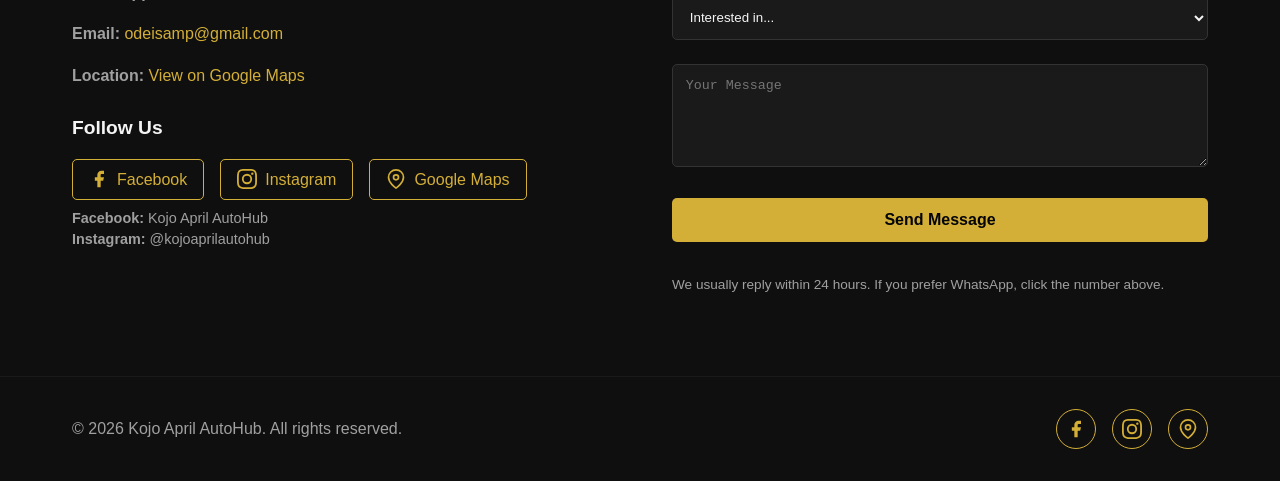
==== commit 22f822c2: "Update index.html" ====
--- a/index.html
+++ b/index.html
@@ -84,7 +84,7 @@
                 <div class="contact-info">
                     <h3>Visit Our Showroom</h3>
                     <p>E177 Conney St, Tema<br>Ghana</p>
-                    <p><strong>Phone:</strong> <a href="tel:+233541187015">+233 54 118 7015</a></p>
+                    <p><strong>Phone:</strong> <a href="tel:+233541187015">+233 54 118 7015</a>/<a href="tel:+233201234567">+233 201 23 4567</a></p>
                     <p><strong>WhatsApp:</strong> <a href="https://wa.me/233541187015" target="_blank" rel="noopener noreferrer">+233 54 118 7015</a></p>
                     <p><strong>Email:</strong> <a href="mailto:odeisamp@gmail.com">odeisamp@gmail.com</a></p>
                     <p><strong>Location:</strong> <a href="https://www.google.com/maps/place/KojoApril+Auto+Hub/@5.6273851,-0.0882162,16z/data=!3m1!4b1!4m6!3m5!1s0xfdf8500797d3ca1:0x3acf1992232ce5fd!8m2!3d5.6273851!4d-0.0856413!16s%2Fg%2F11wnr6993b?entry=ttu&amp;g_ep=EgoyMDI2MDYxNi4wIKXMDSoASAFQAw%3D%3D" target="_blank" rel="noopener noreferrer">View on Google Maps</a></p>
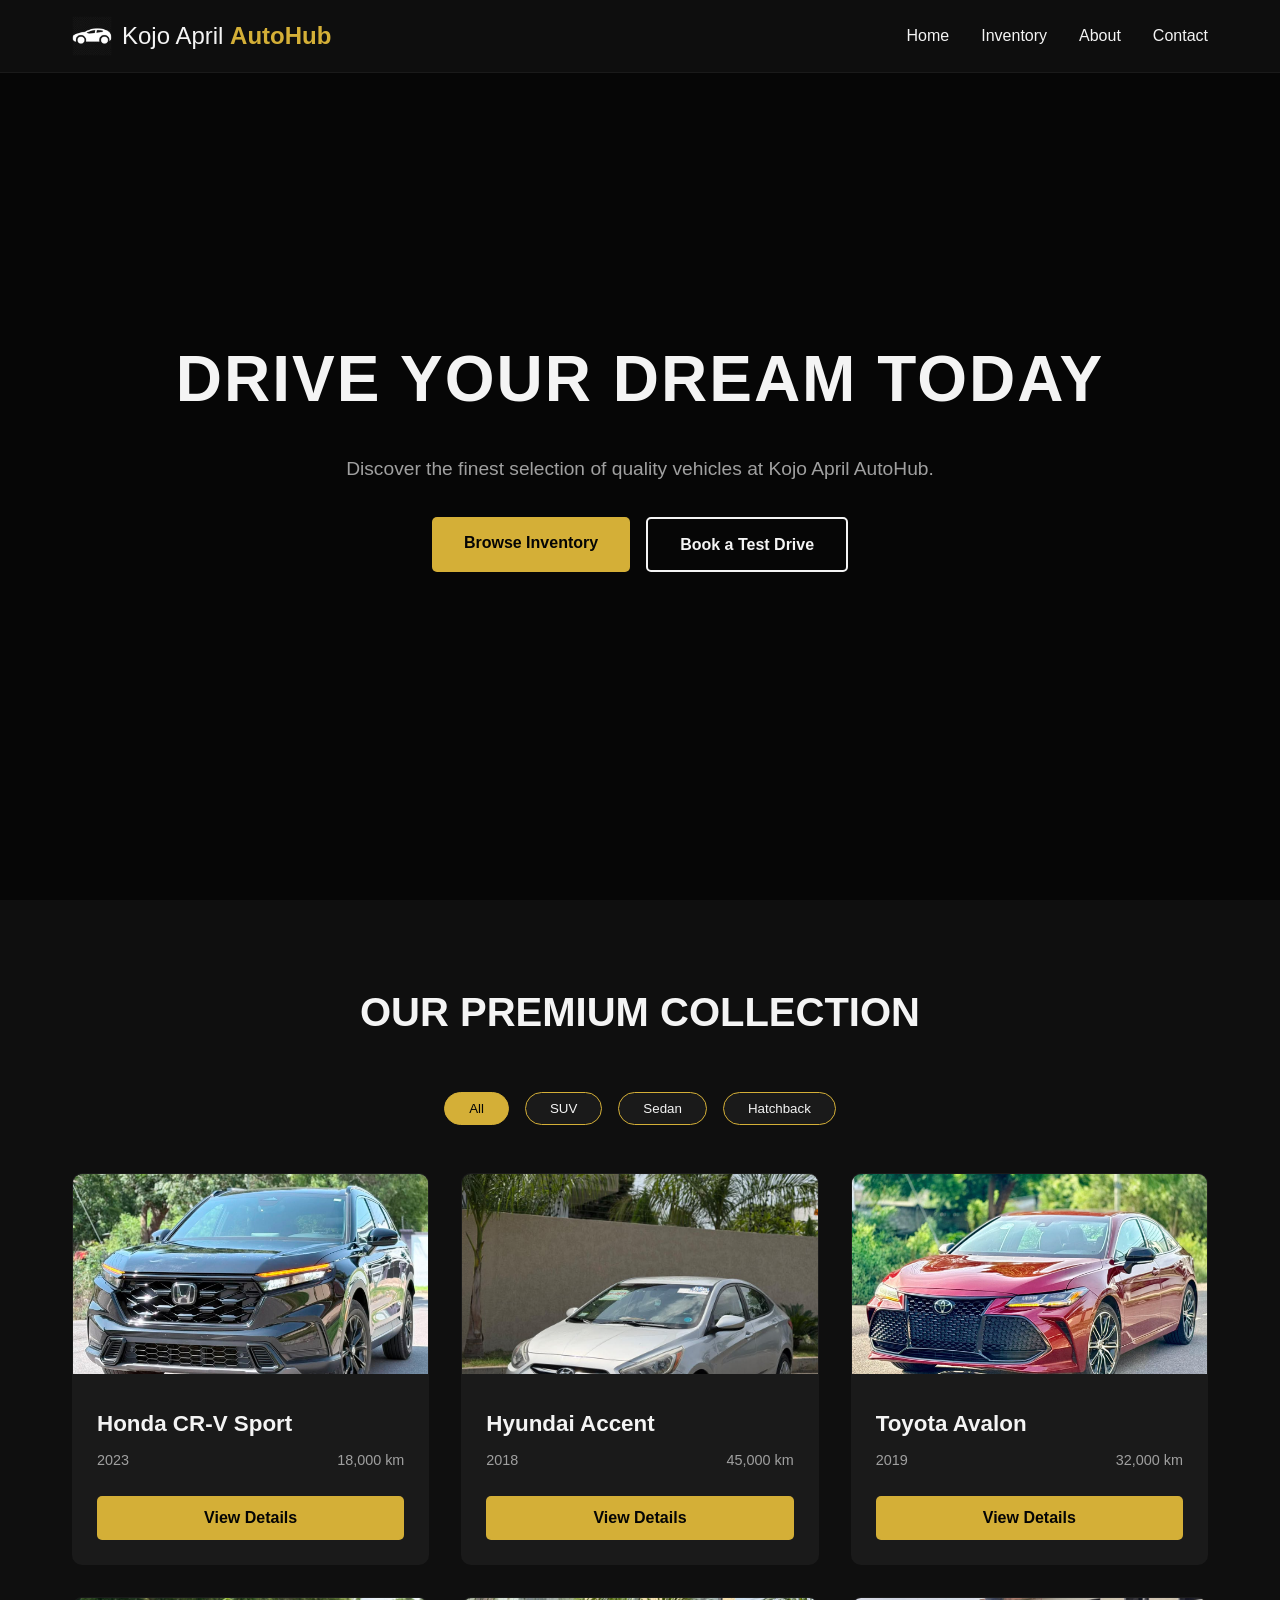
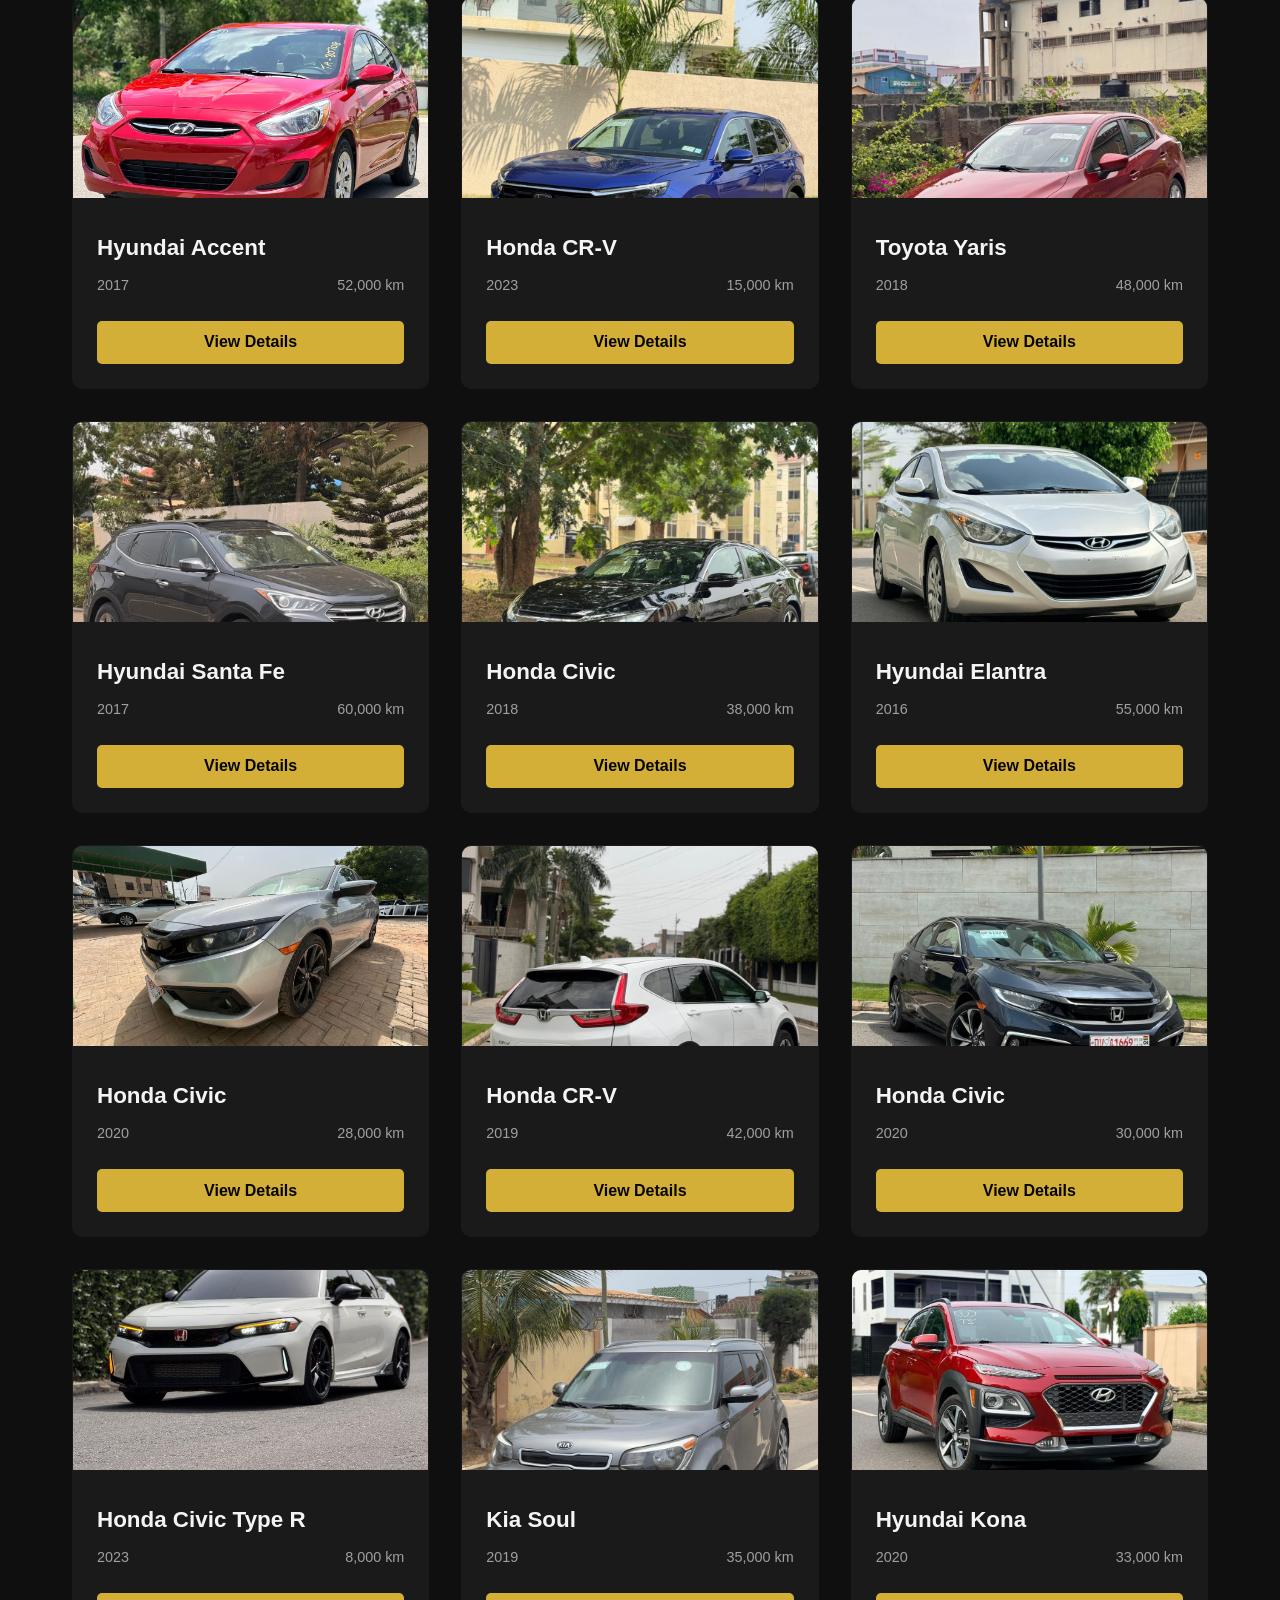
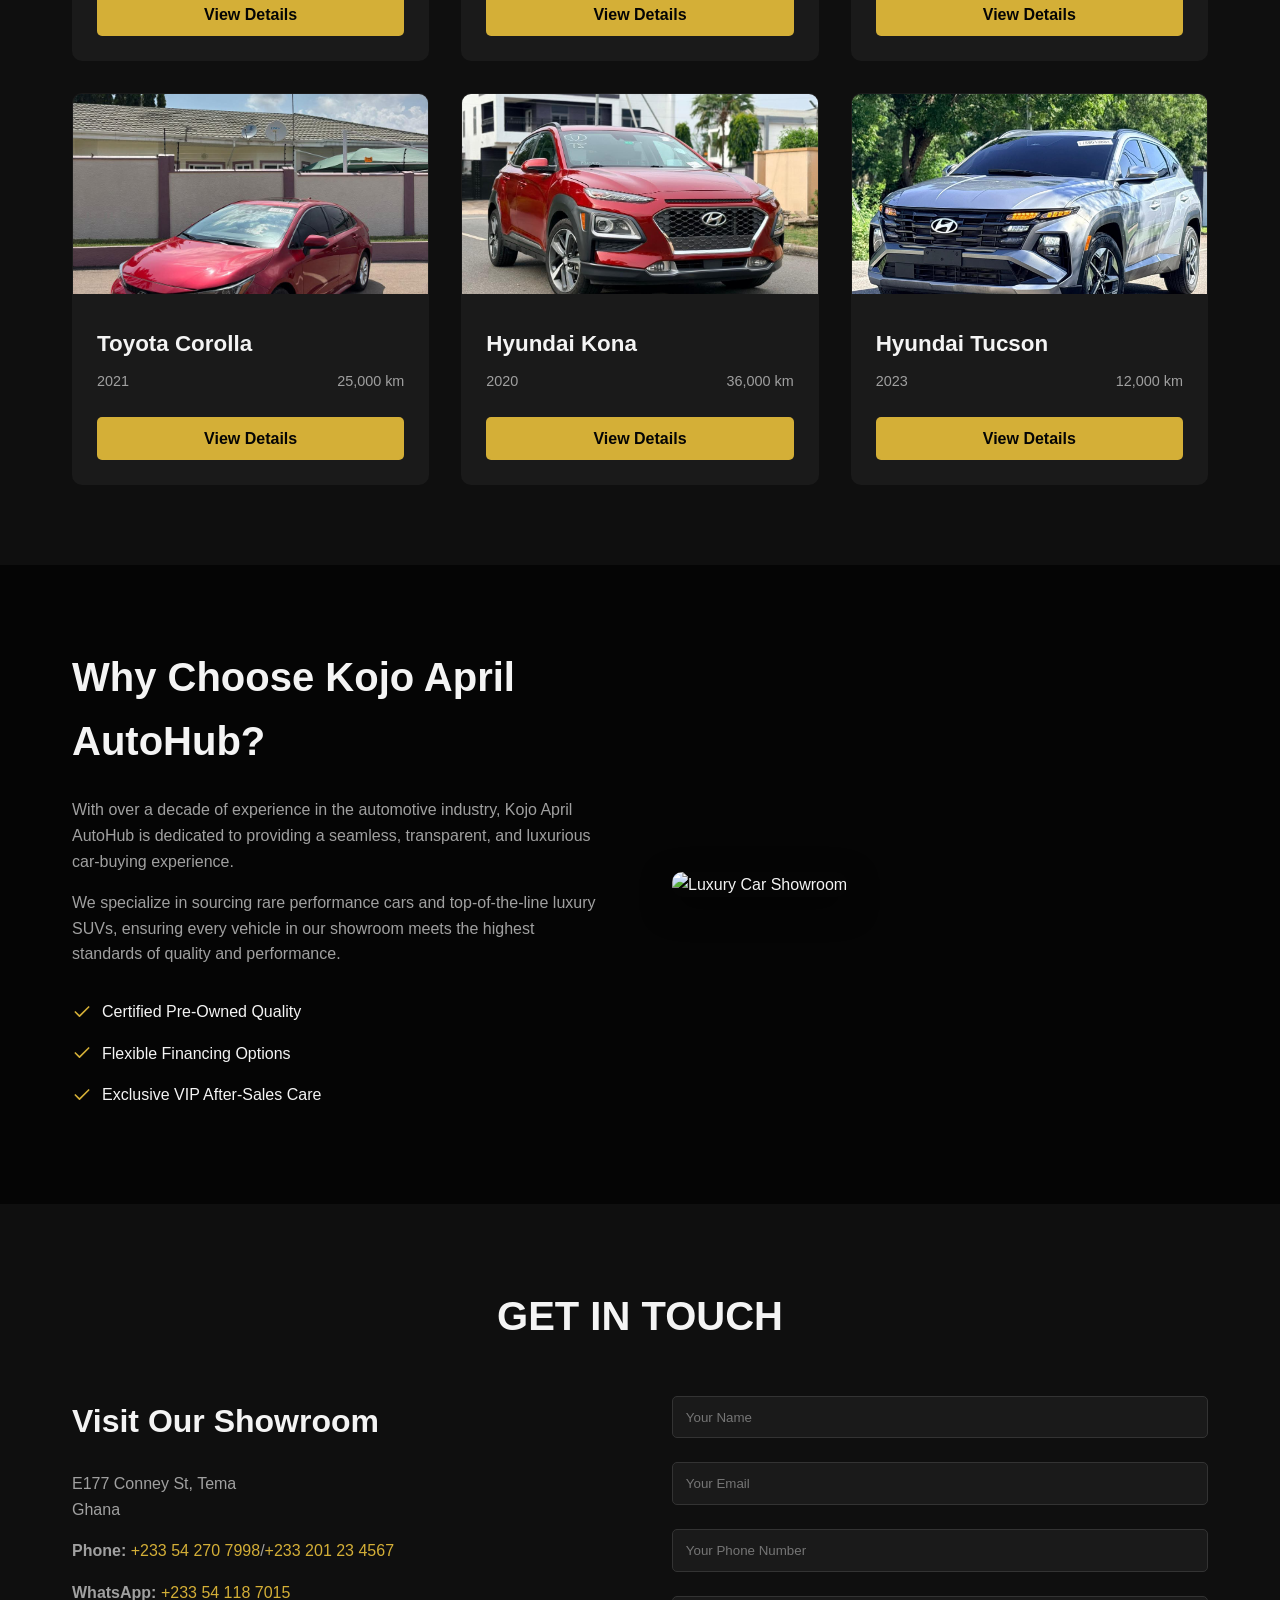
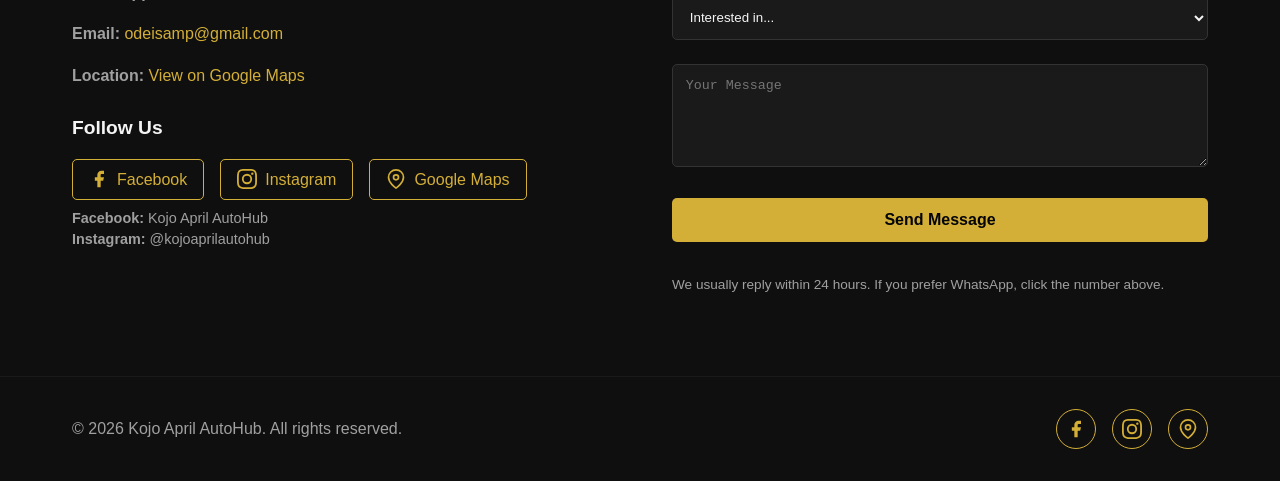
==== commit a79d1b9d: "Update phone number in contact information" ====
--- a/index.html
+++ b/index.html
@@ -84,7 +84,7 @@
                 <div class="contact-info">
                     <h3>Visit Our Showroom</h3>
                     <p>E177 Conney St, Tema<br>Ghana</p>
-                    <p><strong>Phone:</strong> <a href="tel:+233541187015">+233 54 118 7015</a>/<a href="tel:+233201234567">+233 201 23 4567</a></p>
+                    <p><strong>Phone:</strong> <a href="tel:+233 54 270 7998">+233 54 270 7998</a>/<a href="tel:+233201234567">+233 201 23 4567</a></p>
                     <p><strong>WhatsApp:</strong> <a href="https://wa.me/233541187015" target="_blank" rel="noopener noreferrer">+233 54 118 7015</a></p>
                     <p><strong>Email:</strong> <a href="mailto:odeisamp@gmail.com">odeisamp@gmail.com</a></p>
                     <p><strong>Location:</strong> <a href="https://www.google.com/maps/place/KojoApril+Auto+Hub/@5.6273851,-0.0882162,16z/data=!3m1!4b1!4m6!3m5!1s0xfdf8500797d3ca1:0x3acf1992232ce5fd!8m2!3d5.6273851!4d-0.0856413!16s%2Fg%2F11wnr6993b?entry=ttu&amp;g_ep=EgoyMDI2MDYxNi4wIKXMDSoASAFQAw%3D%3D" target="_blank" rel="noopener noreferrer">View on Google Maps</a></p>
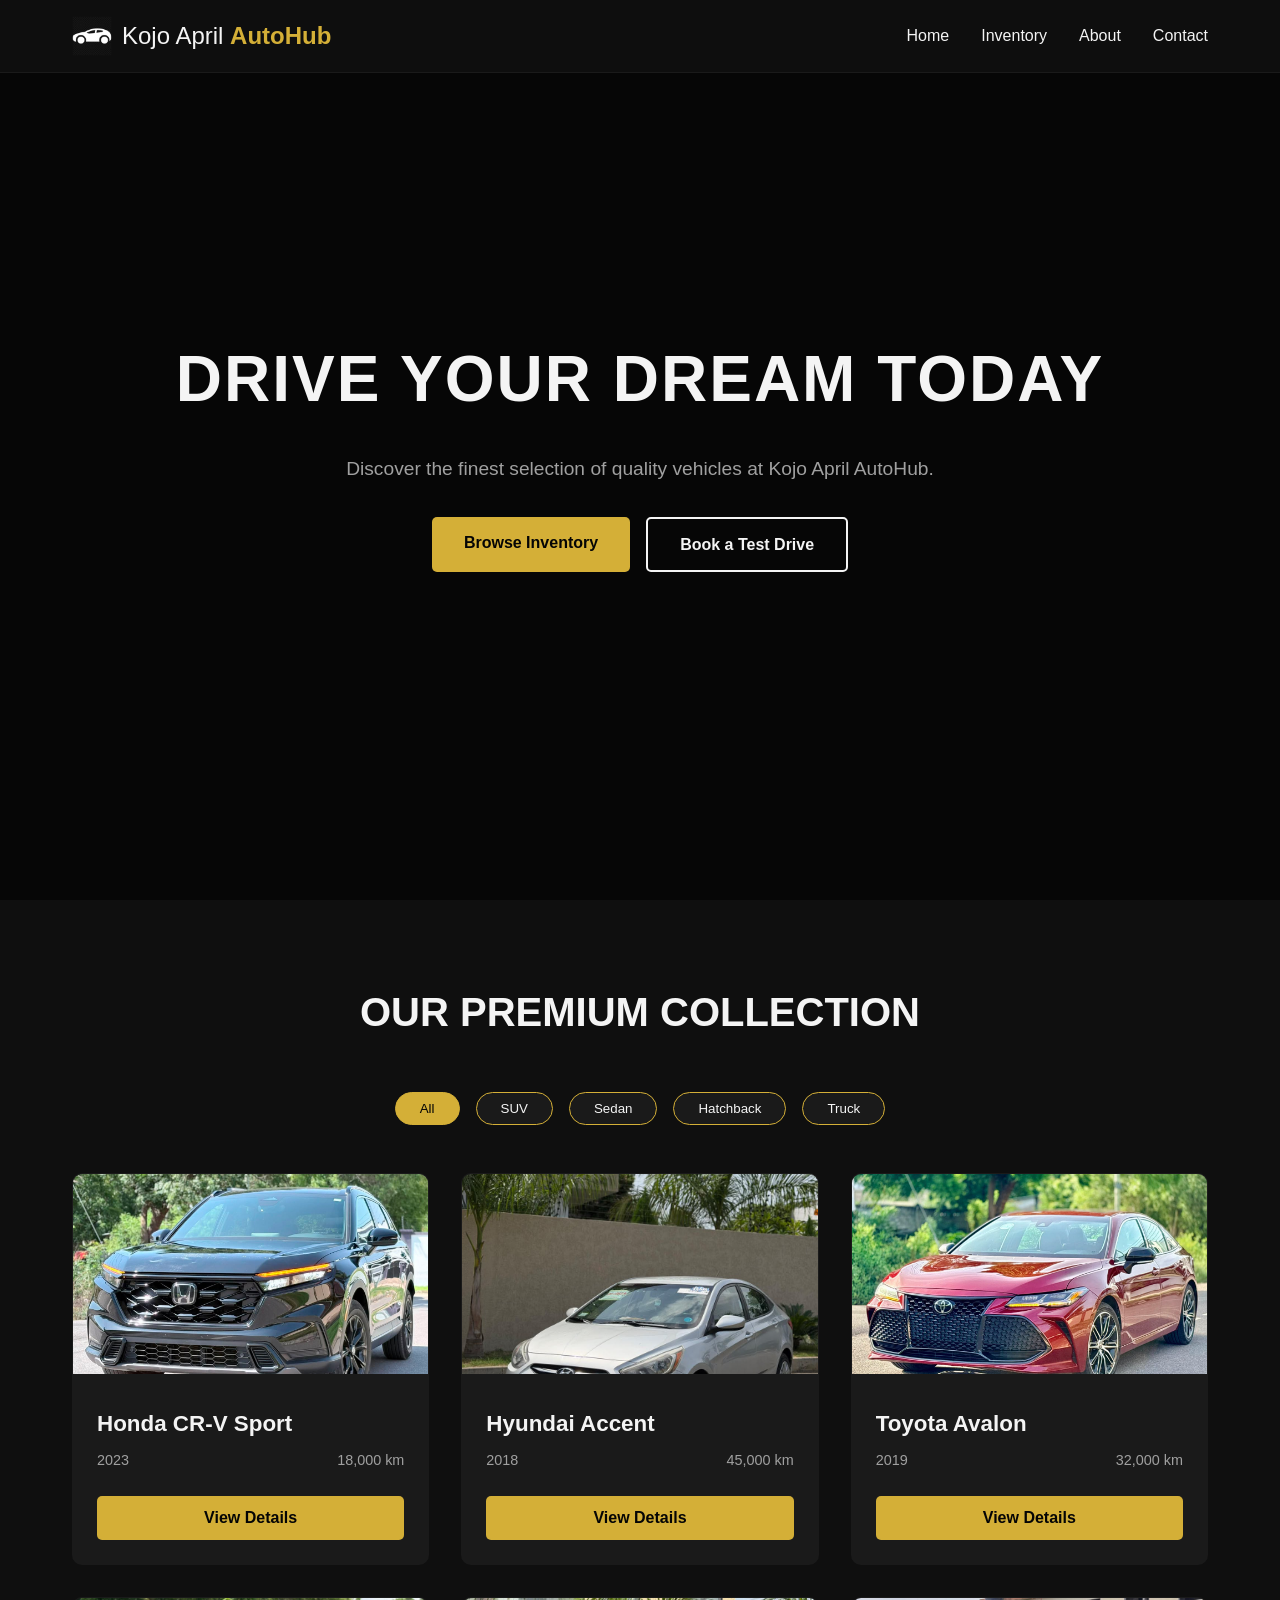
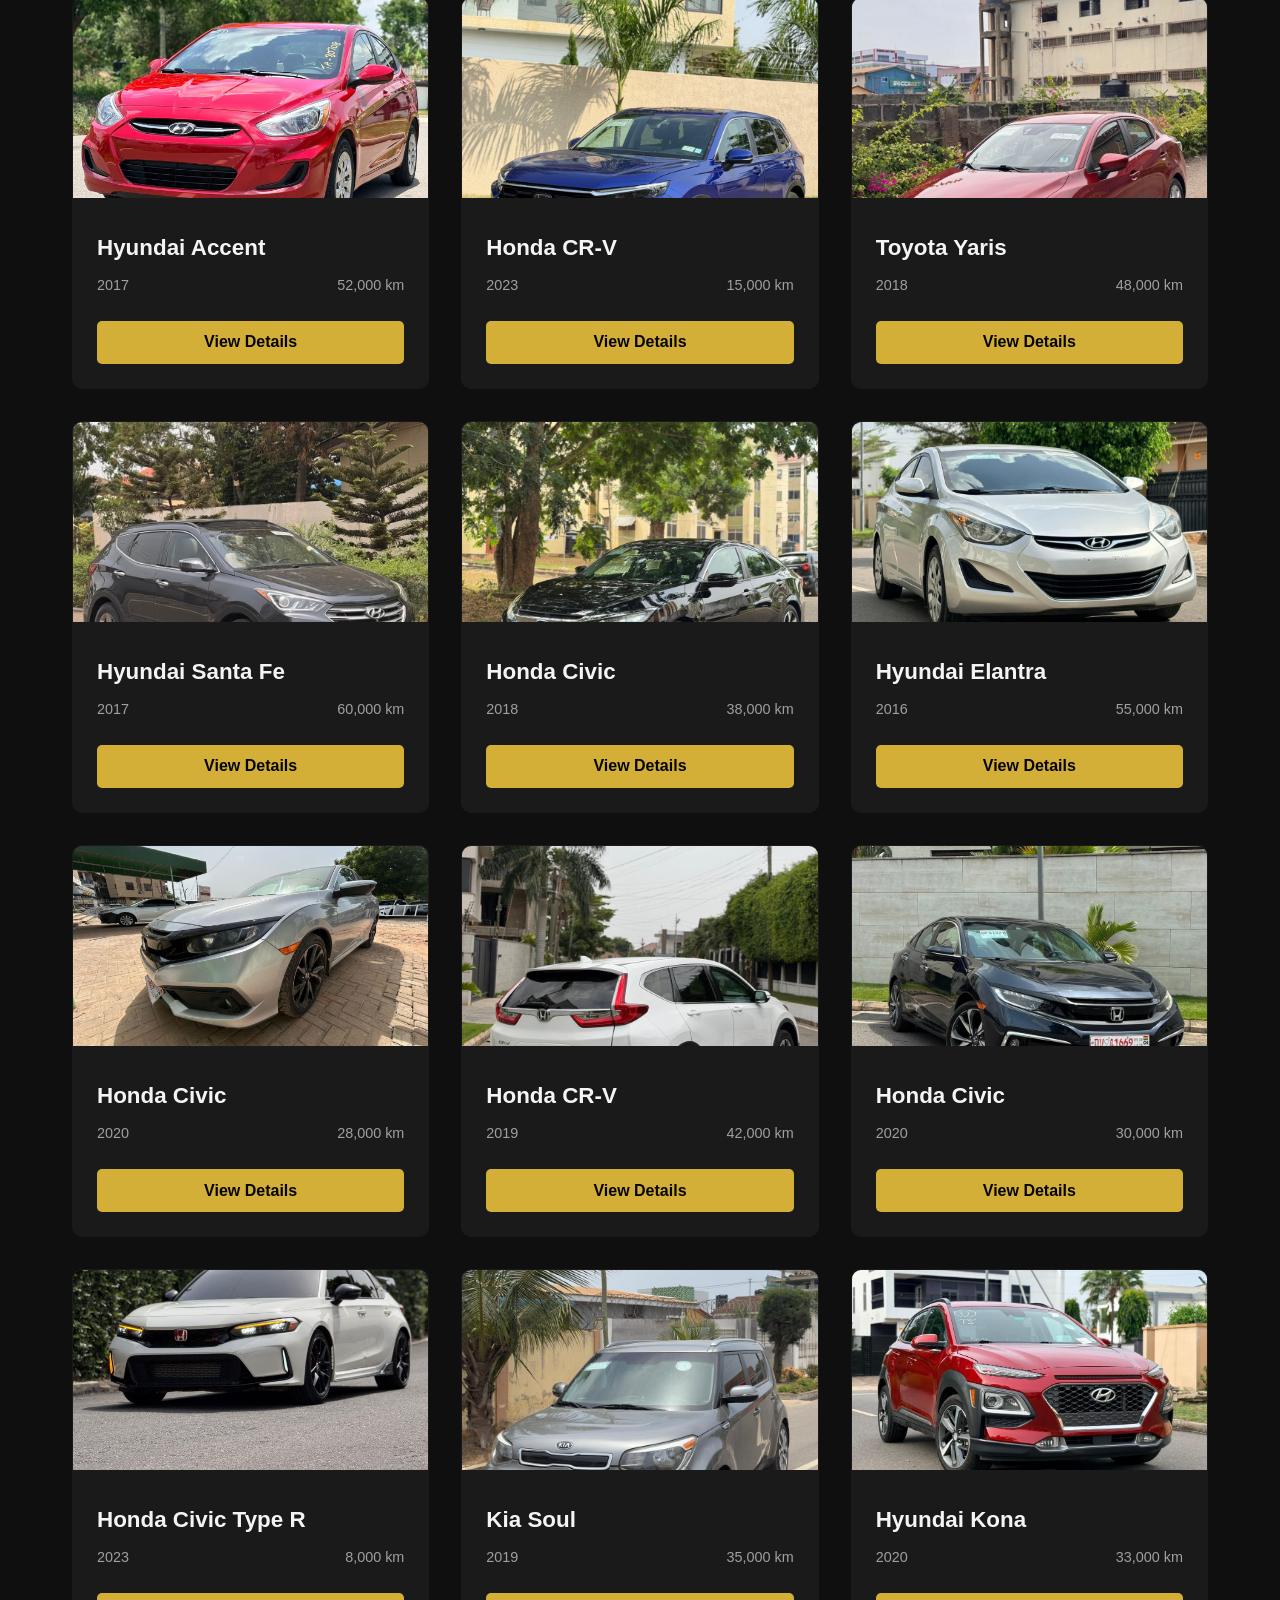
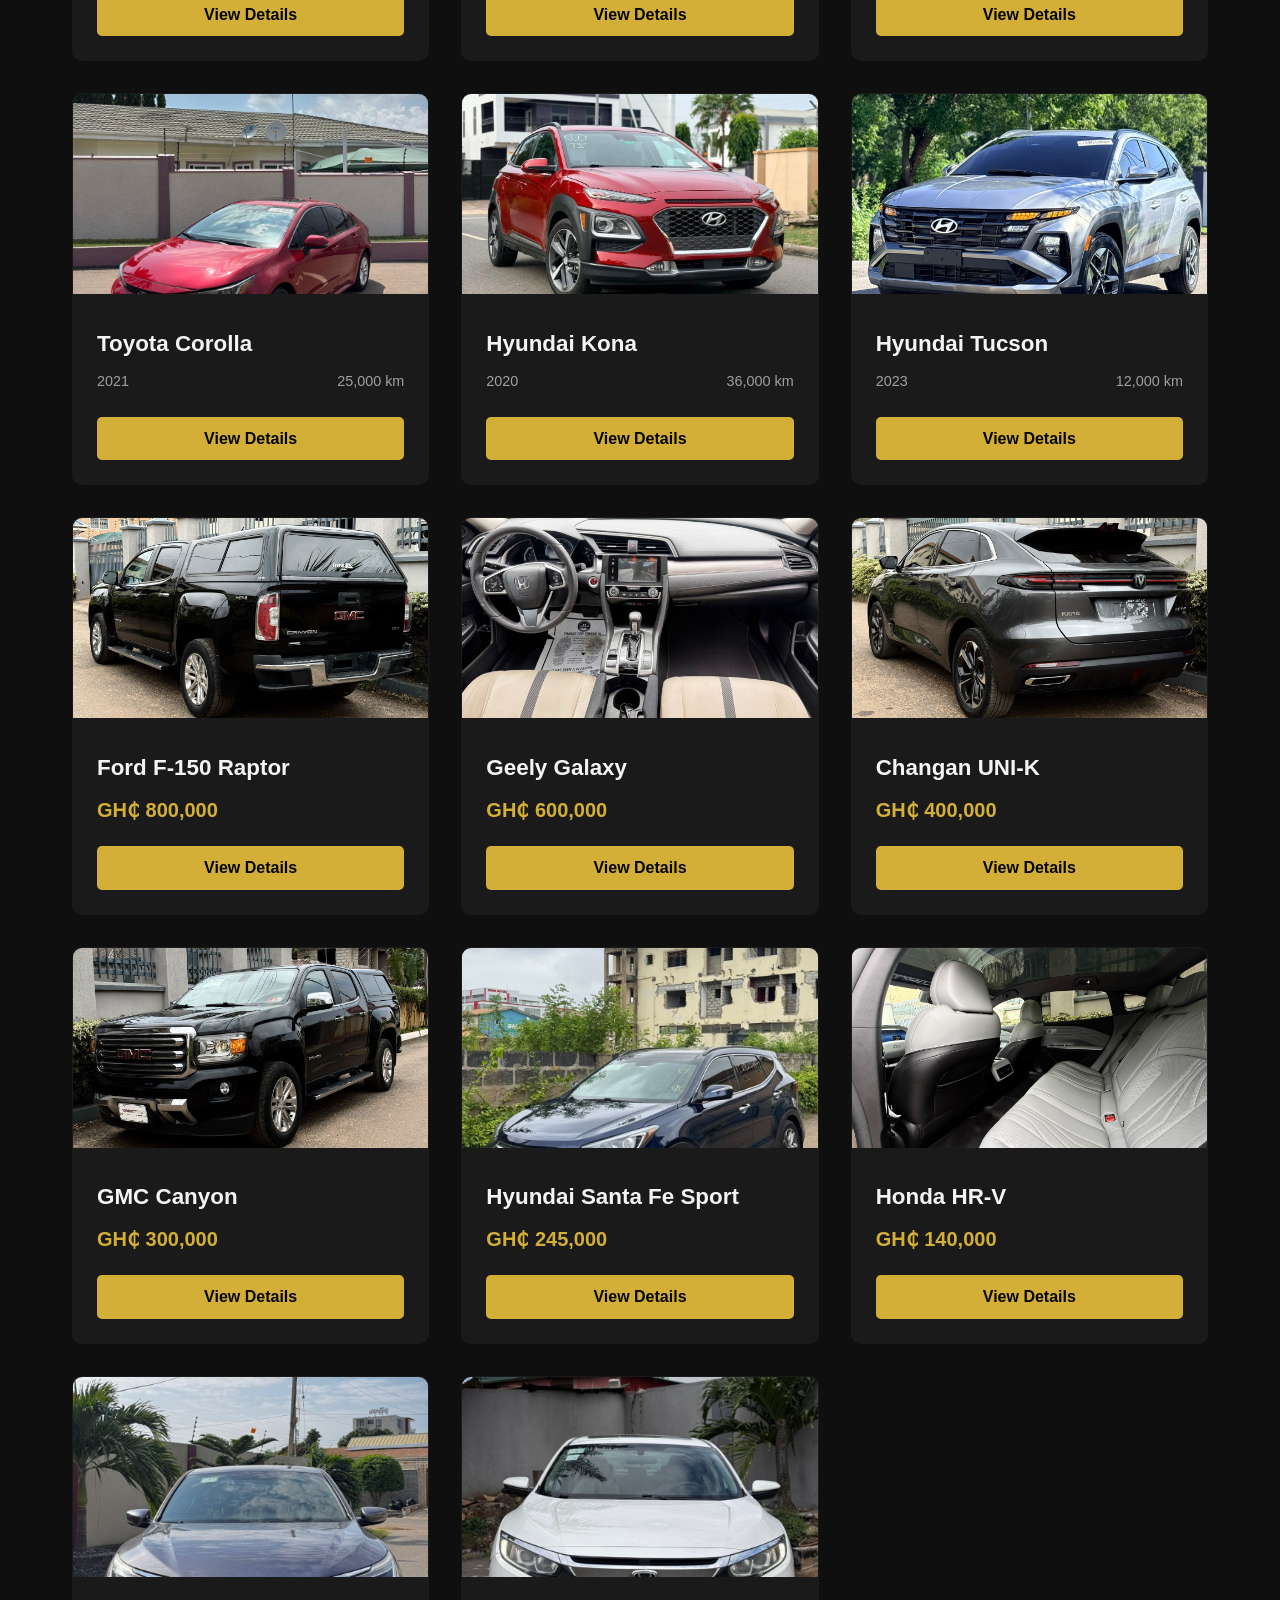
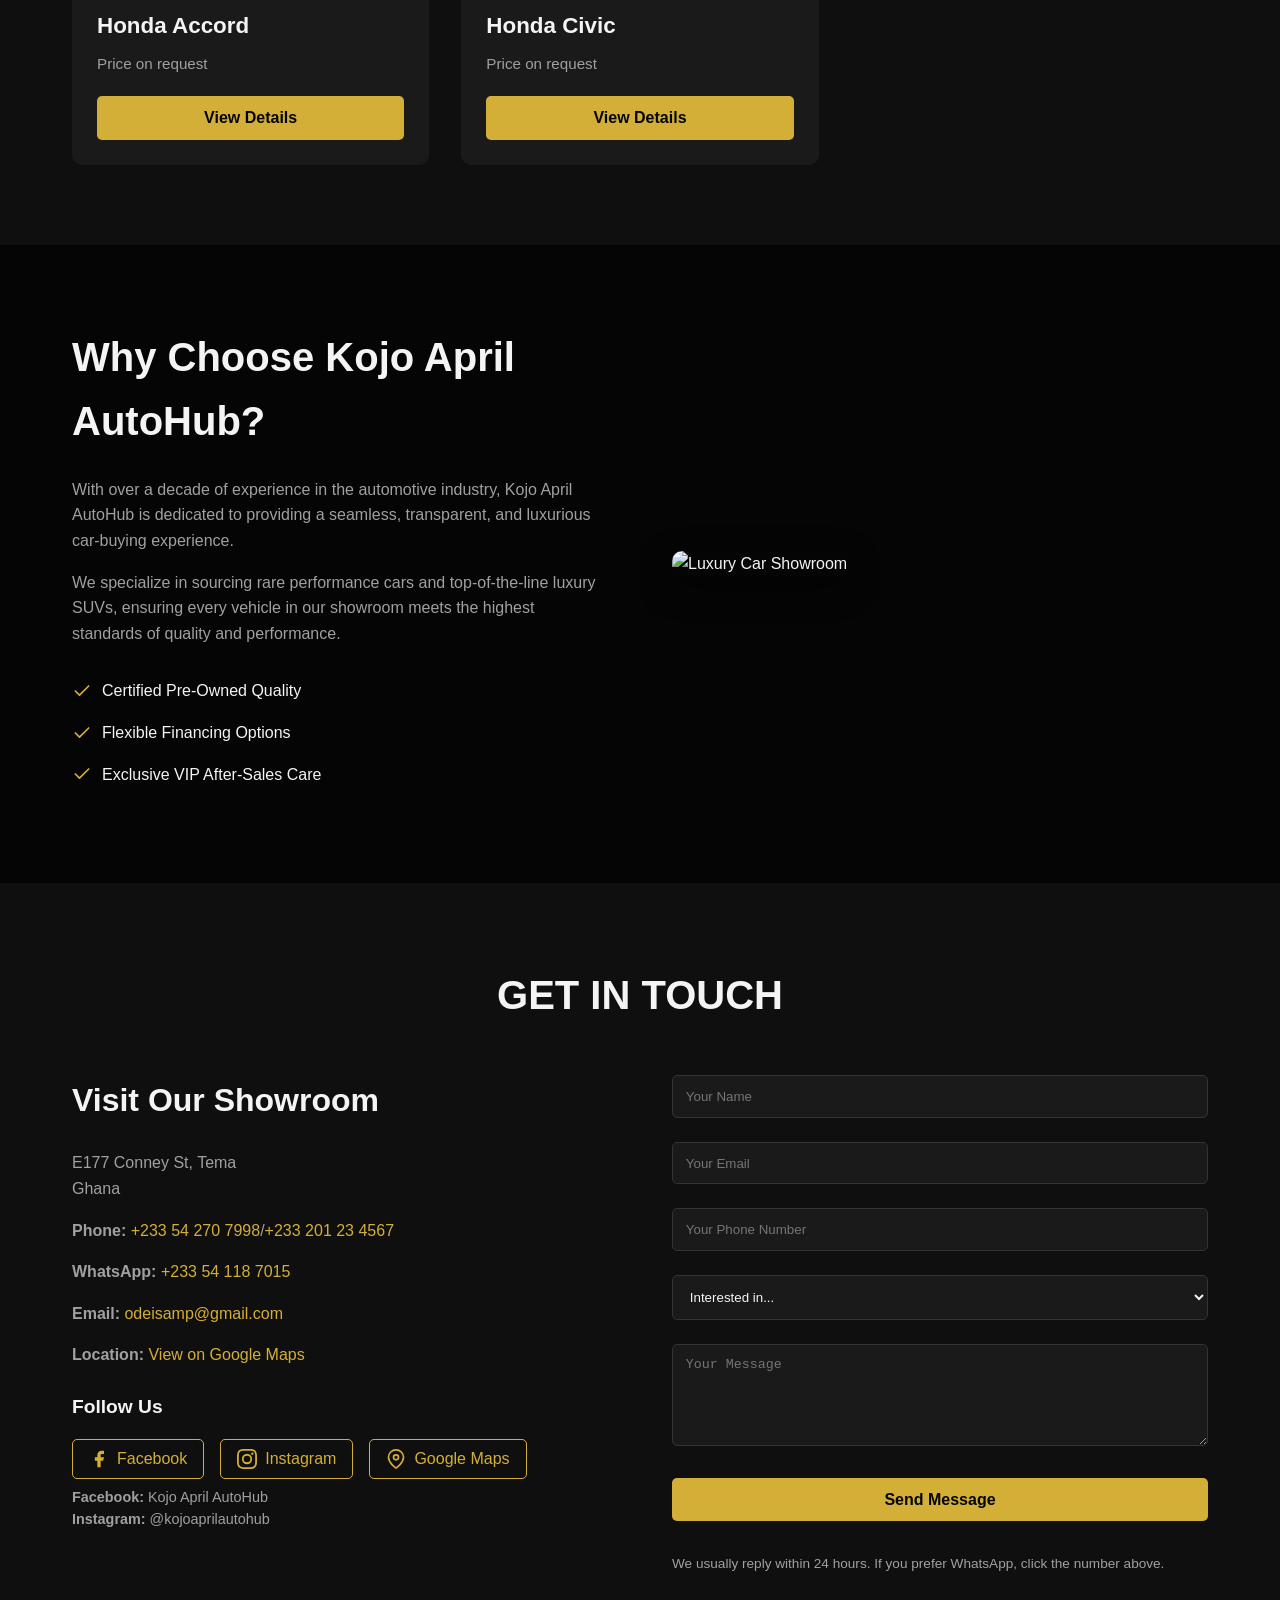
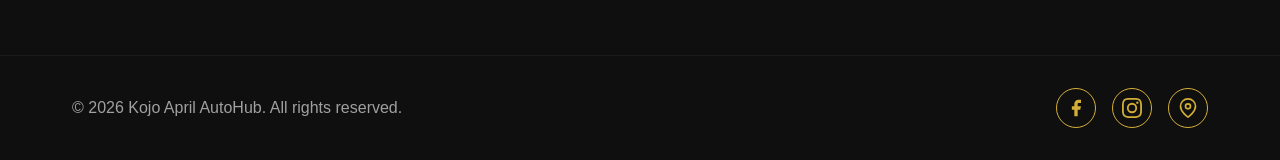
==== commit 16560fc1: "Add 8 new vehicles to inventory with prices from customer quote - New cars: Ford F-150 Raptor (GH₵80" ====
--- a/index.html
+++ b/index.html
@@ -50,6 +50,7 @@
                 <button class="filter-btn" data-filter="suv">SUV</button>
                 <button class="filter-btn" data-filter="sedan">Sedan</button>
                 <button class="filter-btn" data-filter="hatchback">Hatchback</button>
+                <button class="filter-btn" data-filter="truck">Truck</button>
             </div>
             <div class="car-grid" id="car-grid">
                 <!-- Cars will be injected by JS -->
--- a/style.css
+++ b/style.css
@@ -246,6 +246,19 @@
     font-size: 0.9rem;
 }
 
+.car-price {
+    color: var(--primary-color);
+    font-size: 1.25rem;
+    font-weight: bold;
+    margin-bottom: 1.25rem;
+}
+
+.car-price.on-request {
+    color: var(--text-gray);
+    font-size: 0.95rem;
+    font-weight: 500;
+}
+
 
 
 /* About Section */
@@ -478,6 +491,19 @@
     text-transform: uppercase;
 }
 
+.details-price {
+    color: var(--primary-color);
+    font-size: 1.7rem;
+    font-weight: bold;
+    margin-bottom: 1.25rem;
+}
+
+.details-price.on-request {
+    color: var(--text-gray);
+    font-size: 1.2rem;
+    font-weight: 500;
+}
+
 
 
 .details-meta {
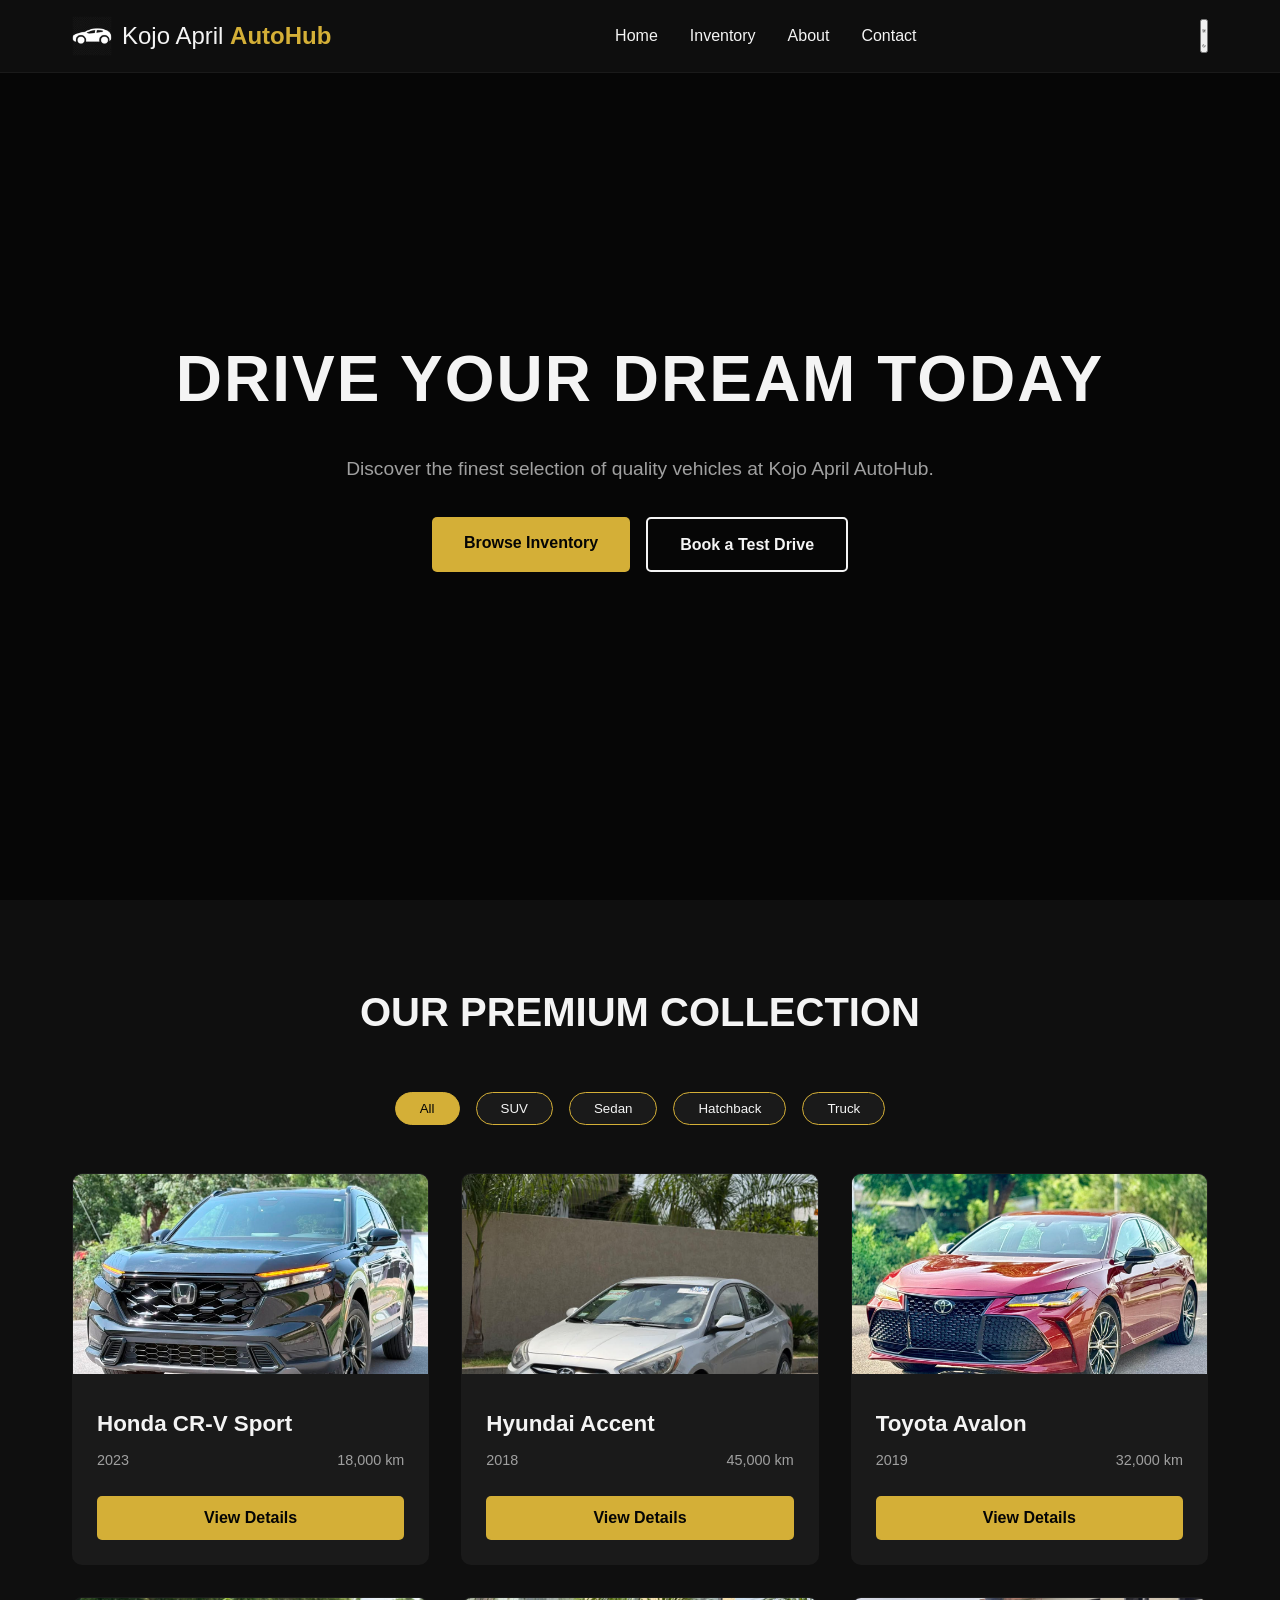
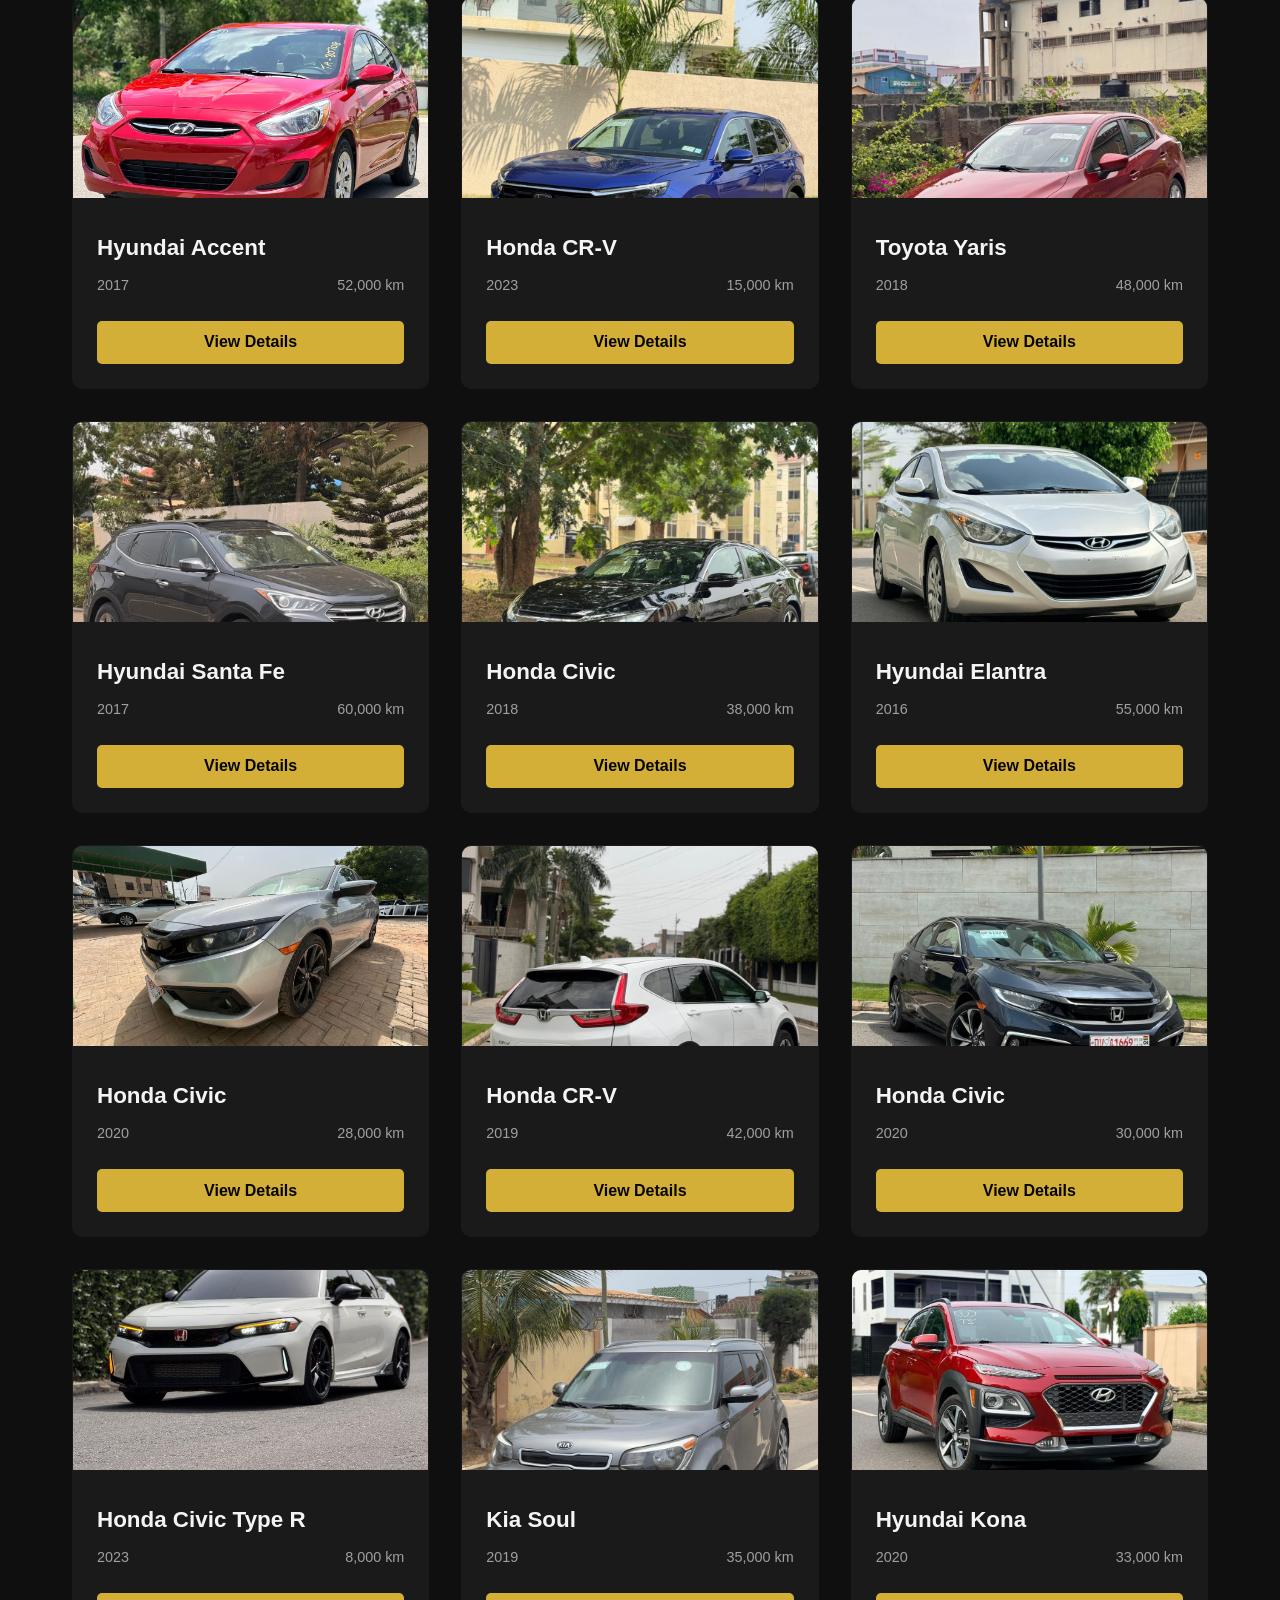
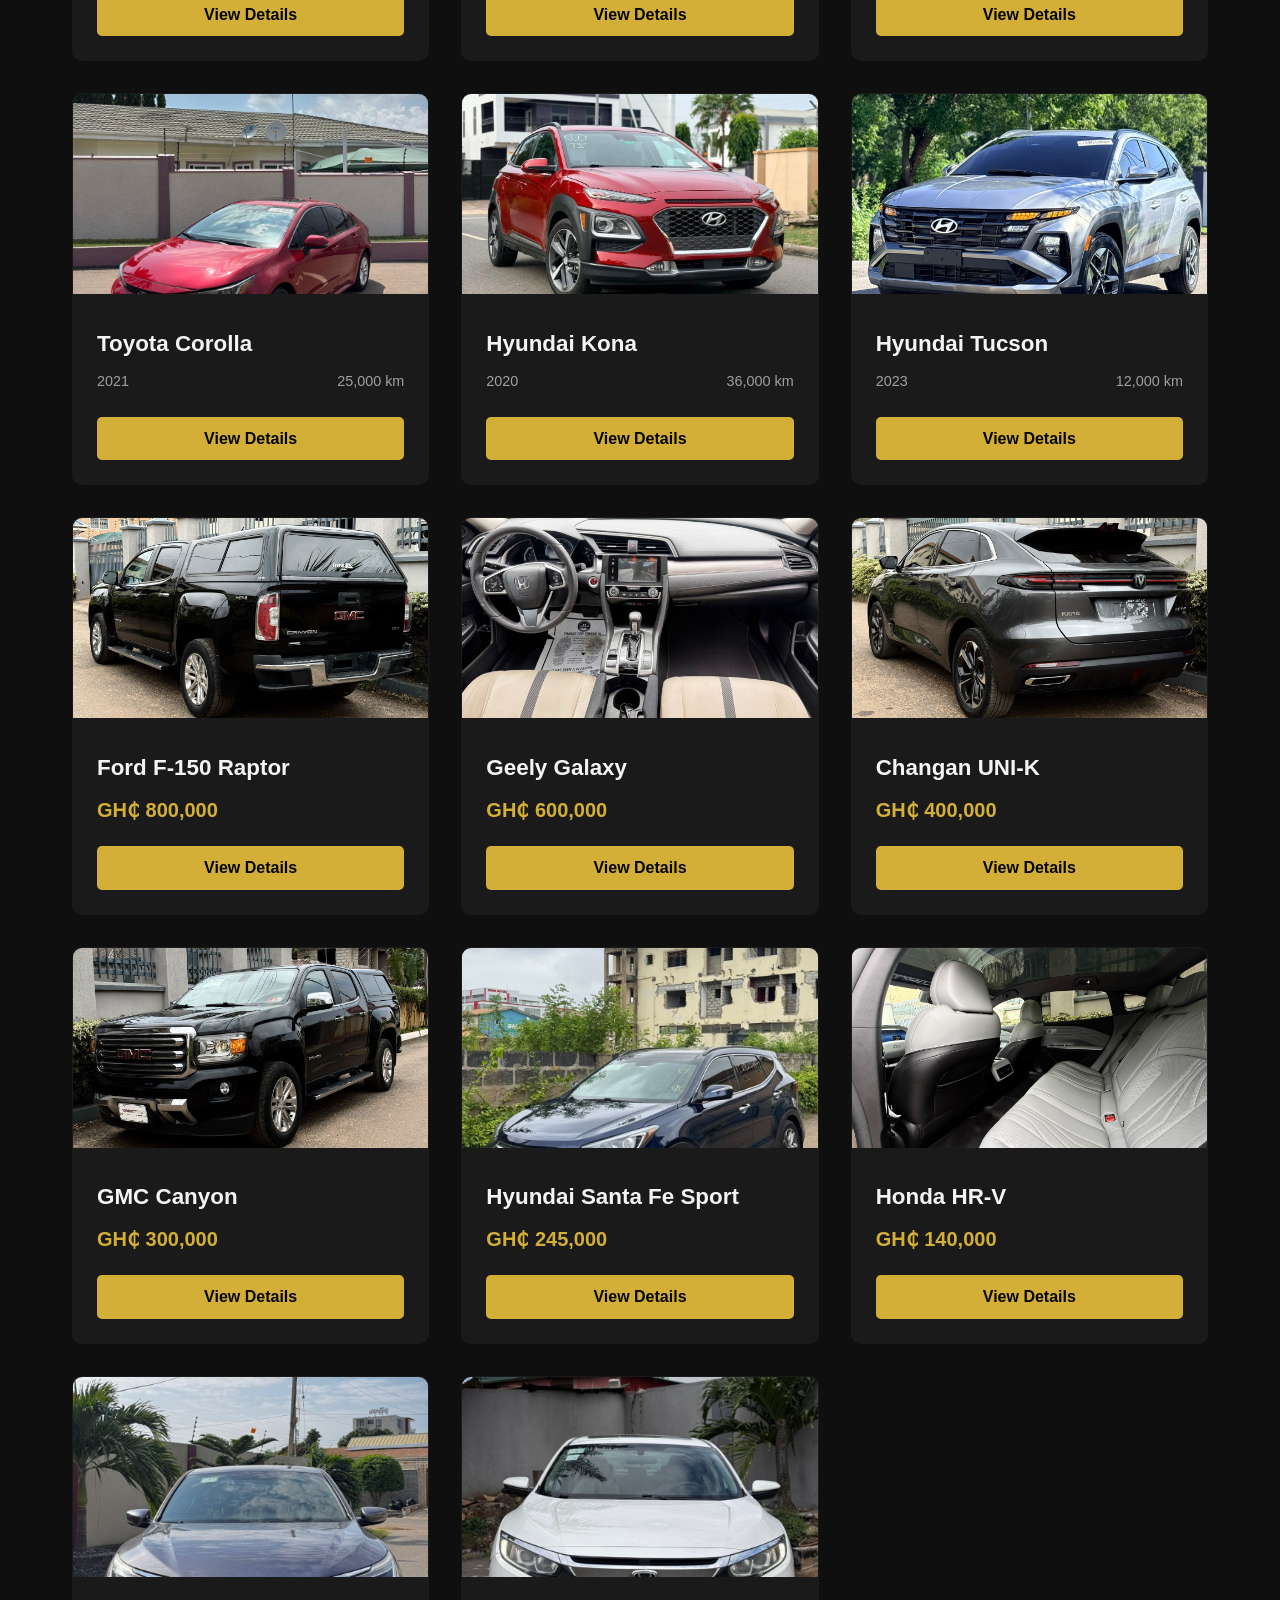
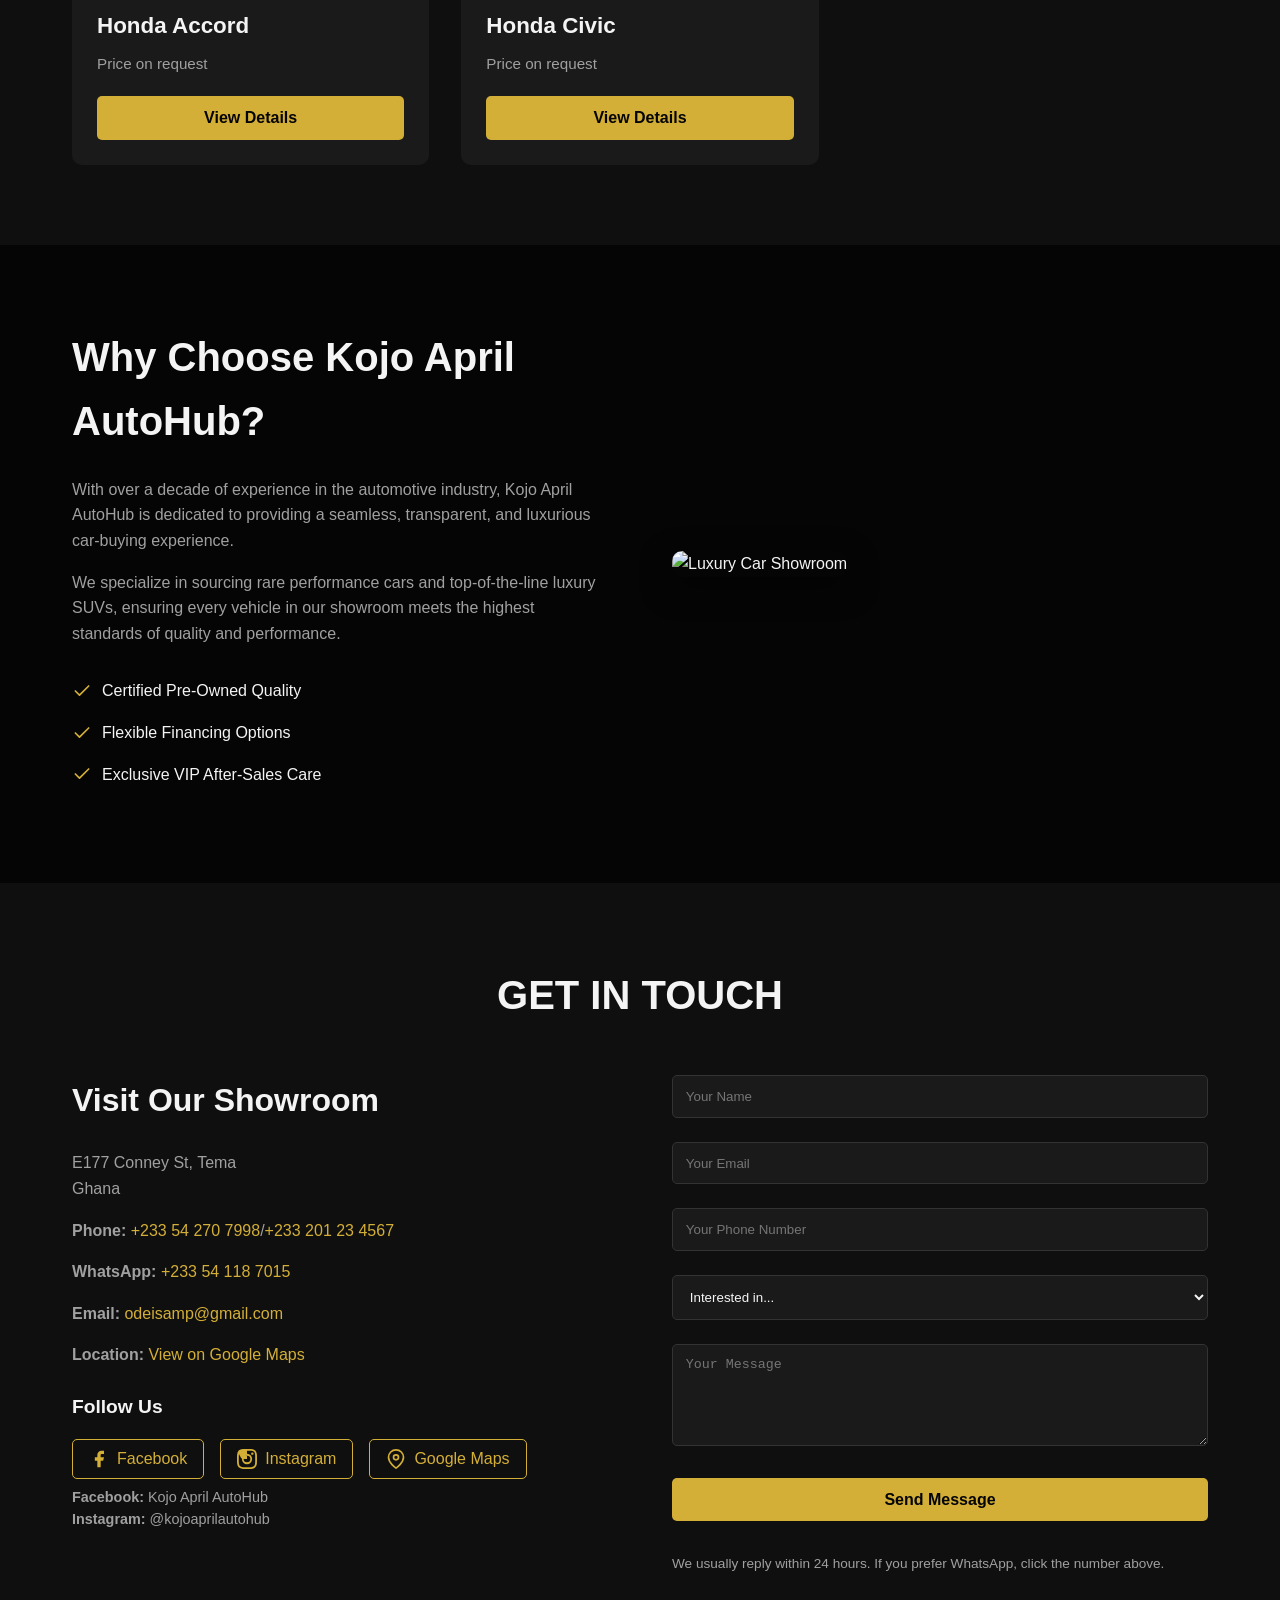
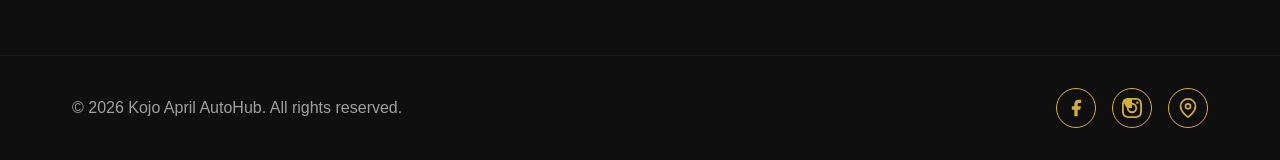
==== commit 78983a0e: "Implement theme toggle and local storage for theme Added theme toggle functionality and script to se" ====
--- a/index.html
+++ b/index.html
@@ -6,6 +6,12 @@
     <title>Kojo April AutoHub | Premium Car Dealership</title>
     <link rel="stylesheet" href="style.css">
     <link rel="icon" type="image/png" href="logo.png">
+    <script>
+        (function () {
+            var t = localStorage.getItem('theme') || 'dark';
+            document.documentElement.setAttribute('data-theme', t);
+        })();
+    </script>
 </head>
 <body>
     <!-- Navigation -->
@@ -21,6 +27,10 @@
                 <li><a href="#about">About</a></li>
                 <li><a href="#contact">Contact</a></li>
             </ul>
+            <button class="theme-toggle" id="theme-toggle" aria-label="Toggle light and dark mode" type="button">
+                <svg class="icon-sun" viewBox="0 0 24 24" fill="none" stroke="currentColor" stroke-width="2" stroke-linecap="round" stroke-linejoin="round" aria-hidden="true"><circle cx="12" cy="12" r="5"></circle><line x1="12" y1="1" x2="12" y2="3"></line><line x1="12" y1="21" x2="12" y2="23"></line><line x1="4.22" y1="4.22" x2="5.64" y2="5.64"></line><line x1="18.36" y1="18.36" x2="19.78" y2="19.78"></line><line x1="1" y1="12" x2="3" y2="12"></line><line x1="21" y1="12" x2="23" y2="12"></line><line x1="4.22" y1="19.78" x2="5.64" y2="18.36"></line><line x1="18.36" y1="5.64" x2="19.78" y2="4.22"></line></svg>
+                <svg class="icon-moon" viewBox="0 0 24 24" fill="none" stroke="currentColor" stroke-width="2" stroke-linecap="round" stroke-linejoin="round" aria-hidden="true"><path d="M21 12.79A9 9 0 1 1 11.21 3 7 7 0 0 0 21 12.79z"></path></svg>
+            </button>
             <div class="burger">
                 <div class="line1"></div>
                 <div class="line2"></div>
@@ -100,7 +110,7 @@
                         </a>
                         <a href="https://www.instagram.com/kojoaprilautohub" target="_blank" rel="noopener noreferrer" aria-label="@kojoaprilautohub on Instagram">
                             <svg class="social-icon" viewBox="0 0 24 24" fill="currentColor" aria-hidden="true">
-                                <path d="M12 2.163c3.204 0 3.584.012 4.85.07 3.252.148 4.771 1.691 4.919 4.919.058 1.265.069 1.645.069 4.849 0 3.205-.012 3.584-.069 4.849-.149 3.225-1.664 4.771-4.919 4.919-1.266.058-1.644.07-4.85.07-3.204 0-3.584-.012-4.849-.07-3.26-.149-4.771-1.699-4.919-4.92-.058-1.265-.07-1.644-.07-4.849 0-3.204.013-3.583.07-4.849.149-3.227 1.664-4.771 4.919-4.919 1.266-.057 1.645-.069 4.849-.069zM12 0C8.741 0 8.333.014 7.053.072 2.695.272.273 2.69.073 7.052.014 8.333 0 8.741 0 12c0 3.259.014 3.668.072 4.948.2 4.358 2.618 6.78 6.98 6.98C8.333 23.986 8.741 24 12 24c3.259 0 3.668-.014 4.948-.072 4.354-.2 6.782-2.618 6.979-6.98.059-1.28.073-1.689.073-4.948 0-3.259-.014-3.667-.072-4.947-.196-4.354-2.617-6.78-6.979-6.98C15.668.014 15.259 0 12 0zm0 5.838a6.162 6.162 0 1 0 0 12.324 6.162 6.162 0 0 0 0-12.324zM12 16a4 4 0 1 1 0-8 4 4 0 0 1 0 8zm6.406-11.845a1.44 1.44 0 1 0 0 2.881 1.44 1.44 0 0 0 0-2.881z"></path>
+                                <path d="M12 2.163c3.204 0 3.584.012 4.85.07 3.252.148 4.771 1.691 4.919 4.919.058 1.265.069 1.645.069 4.849 0 3.205-.012 3.584-.069 4.849-.149 3.225-1.664 4.771-4.919 4.919-1.266.058-1.644.07-4.85.07-3.204 0-3.584-.012-4.849-.07-3.26-.149-4.771-1.699-4.919-4.92-.058-1.265-.07-1.644-.07-4.849 0-3.204.013-3.583.07-4.849.149-3.227 1.664 4.771 4.919 4.919 1.266-.057 1.645-.069 4.849-.069zM12 0C8.741 0 8.333.014 7.053.072 2.695.272.273 2.69.073 7.052.014 8.333 0 8.741 0 12c0 3.259.014 3.668.072 4.948.2 4.358 2.618 6.78 6.98 6.98C8.333 23.986 8.741 24 12 24c3.259 0 3.668-.014 4.948-.072 4.354-.2 6.782-2.618 6.979-6.98.059-1.28.073-1.689.073-4.948 0-3.259-.014-3.667-.072-4.947-.196-4.354-2.617-6.78-6.979-6.98C15.668.014 15.259 0 12 0zm0 5.838a6.162 6.162 0 1 0 0 12.324 6.162 6.162 0 0 0 0-12.324zM12 16a4 4 0 1 1 0-8 4 4 0 1 1 0 8zm6.406-11.845a1.44 1.44 0 1 0 0 2.881 1.44 1.44 0 0 0 0-2.881z"></path>
                             </svg>
                             <span>Instagram</span>
                         </a>
@@ -155,7 +165,7 @@
                 </a>
                 <a href="https://www.instagram.com/kojoaprilautohub" target="_blank" rel="noopener noreferrer" aria-label="@kojoaprilautohub on Instagram">
                     <svg class="social-icon" viewBox="0 0 24 24" fill="currentColor" aria-hidden="true">
-                        <path d="M12 2.163c3.204 0 3.584.012 4.85.07 3.252.148 4.771 1.691 4.919 4.919.058 1.265.069 1.645.069 4.849 0 3.205-.012 3.584-.069 4.849-.149 3.225-1.664 4.771-4.919 4.919-1.266.058-1.644.07-4.85.07-3.204 0-3.584-.012-4.849-.07-3.26-.149-4.771-1.699-4.919-4.92-.058-1.265-.07-1.644-.07-4.849 0-3.204.013-3.583.07-4.849.149-3.227 1.664-4.771 4.919-4.919 1.266-.057 1.645-.069 4.849-.069zM12 0C8.741 0 8.333.014 7.053.072 2.695.272.273 2.69.073 7.052.014 8.333 0 8.741 0 12c0 3.259.014 3.668.072 4.948.2 4.358 2.618 6.78 6.98 6.98C8.333 23.986 8.741 24 12 24c3.259 0 3.668-.014 4.948-.072 4.354-.2 6.782-2.618 6.979-6.98.059-1.28.073-1.689.073-4.948 0-3.259-.014-3.667-.072-4.947-.196-4.354-2.617-6.78-6.979-6.98C15.668.014 15.259 0 12 0zm0 5.838a6.162 6.162 0 1 0 0 12.324 6.162 6.162 0 0 0 0-12.324zM12 16a4 4 0 1 1 0-8 4 4 0 0 1 0 8zm6.406-11.845a1.44 1.44 0 1 0 0 2.881 1.44 1.44 0 0 0 0-2.881z"></path>
+                        <path d="M12 2.163c3.204 0 3.584.012 4.85.07 3.252.148 4.771 1.691 4.919 4.919.058 1.265.069 1.645.069 4.849 0 3.205-.012 3.584-.069 4.849-.149 3.225-1.664 4.771-4.919 4.919-1.266.058-1.644.07-4.85.07-3.204 0-3.584-.012-4.849-.07-3.26-.149-4.771-1.699-4.919-4.92-.058-1.265-.07-1.644-.07-4.849 0-3.204.013-3.583.07-4.849.149-3.227 1.664 4.771 4.919 4.919 1.266-.057 1.645-.069 4.849-.069zM12 0C8.741 0 8.333.014 7.053.072 2.695.272.273 2.69.073 7.052.014 8.333 0 8.741 0 12c0 3.259.014 3.668.072 4.948.2 4.358 2.618 6.78 6.98 6.98C8.333 23.986 8.741 24 12 24c3.259 0 3.668-.014 4.948-.072 4.354-.2 6.782-2.618 6.979-6.98.059-1.28.073-1.689.073-4.948 0-3.259-.014-3.667-.072-4.947-.196-4.354-2.617-6.78-6.979-6.98C15.668.014 15.259 0 12 0zm0 5.838a6.162 6.162 0 1 0 0 12.324 6.162 6.162 0 0 0 0-12.324zM12 16a4 4 0 1 1 0-8 4 4 0 1 1 0 8zm6.406-11.845a1.44 1.44 0 1 0 0 2.881 1.44 1.44 0 0 0 0-2.881z"></path>
                     </svg>
                 </a>
                 <a href="https://www.google.com/maps/place/KojoApril+Auto+Hub/@5.6273851,-0.0882162,16z/data=!3m1!4b1!4m6!3m5!1s0xfdf8500797d3ca1:0x3acf1992232ce5fd!8m2!3d5.6273851!4d-0.0856413!16s%2Fg%2F11wnr6993b?entry=ttu&amp;g_ep=EgoyMDI2MDYxNi4wIKXMDSoASAFQAw%3D%3D" target="_blank" rel="noopener noreferrer" aria-label="Kojo April AutoHub on Google Maps">
